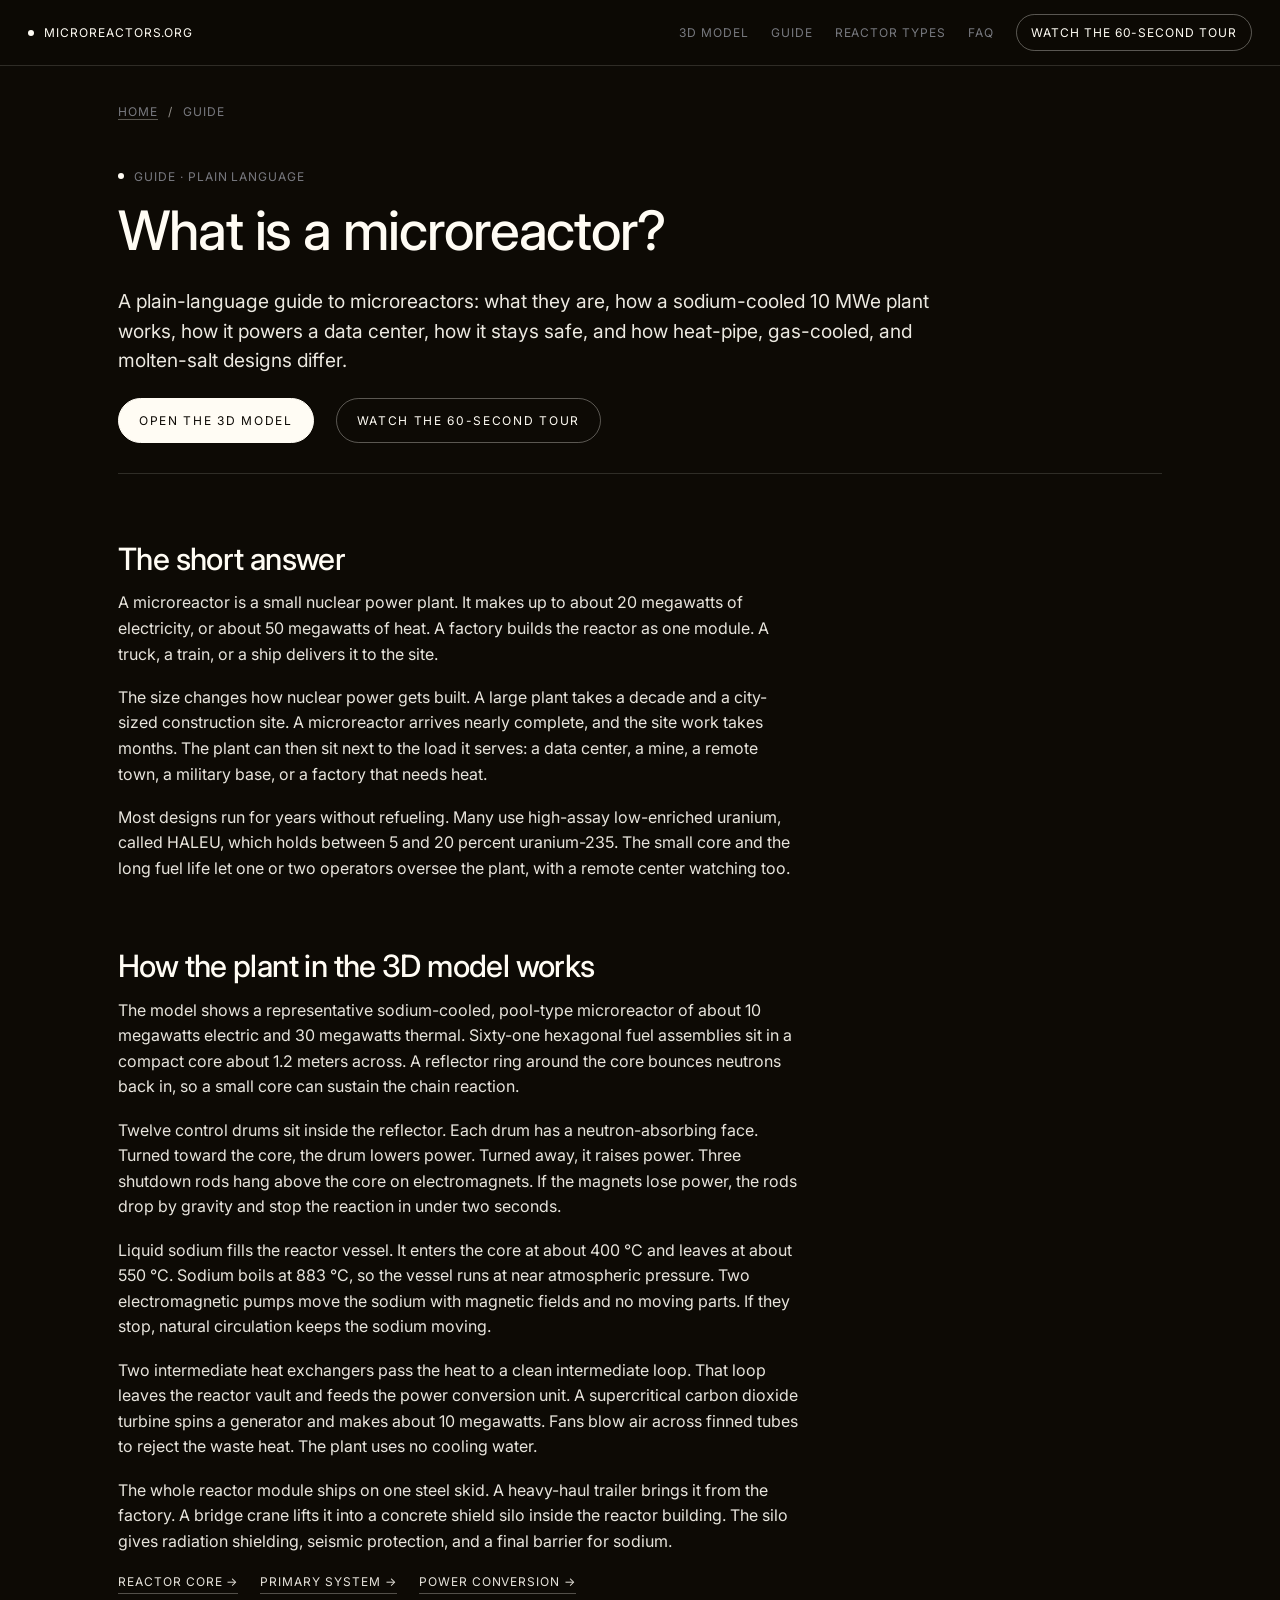
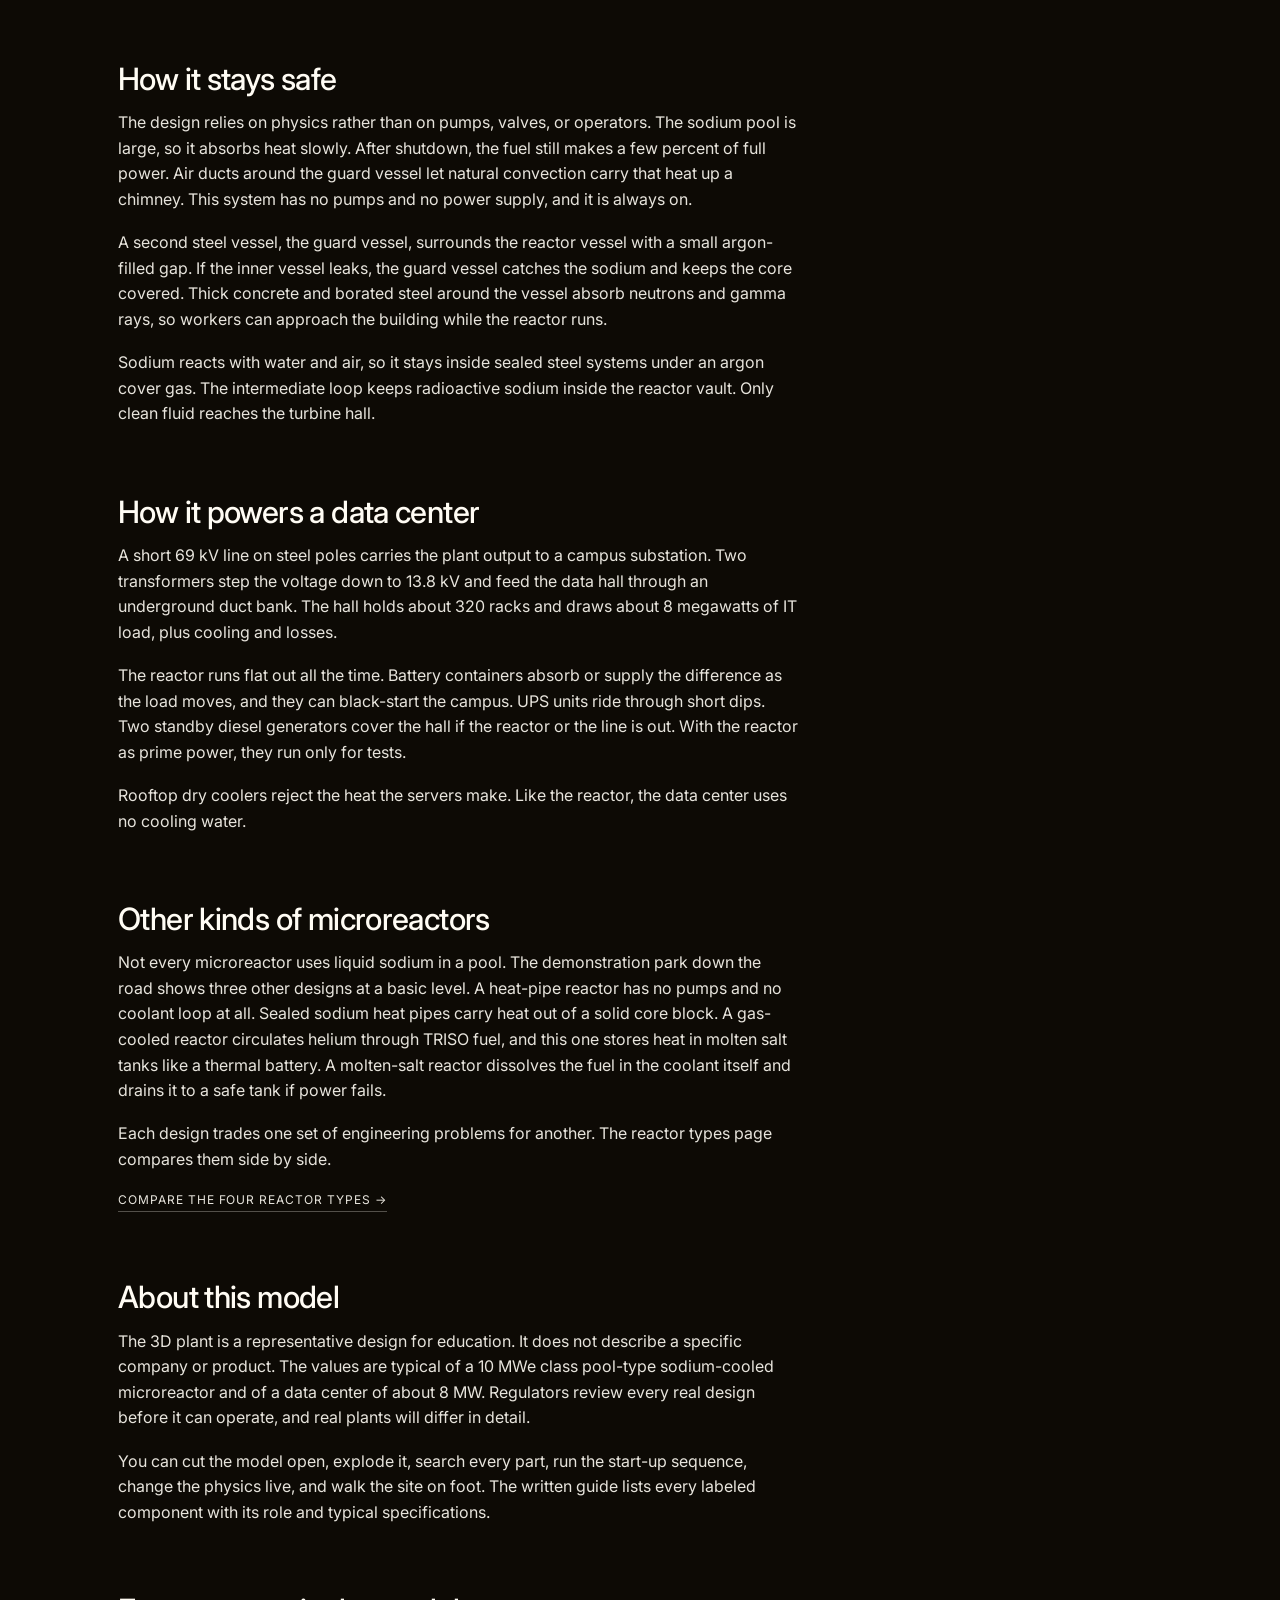
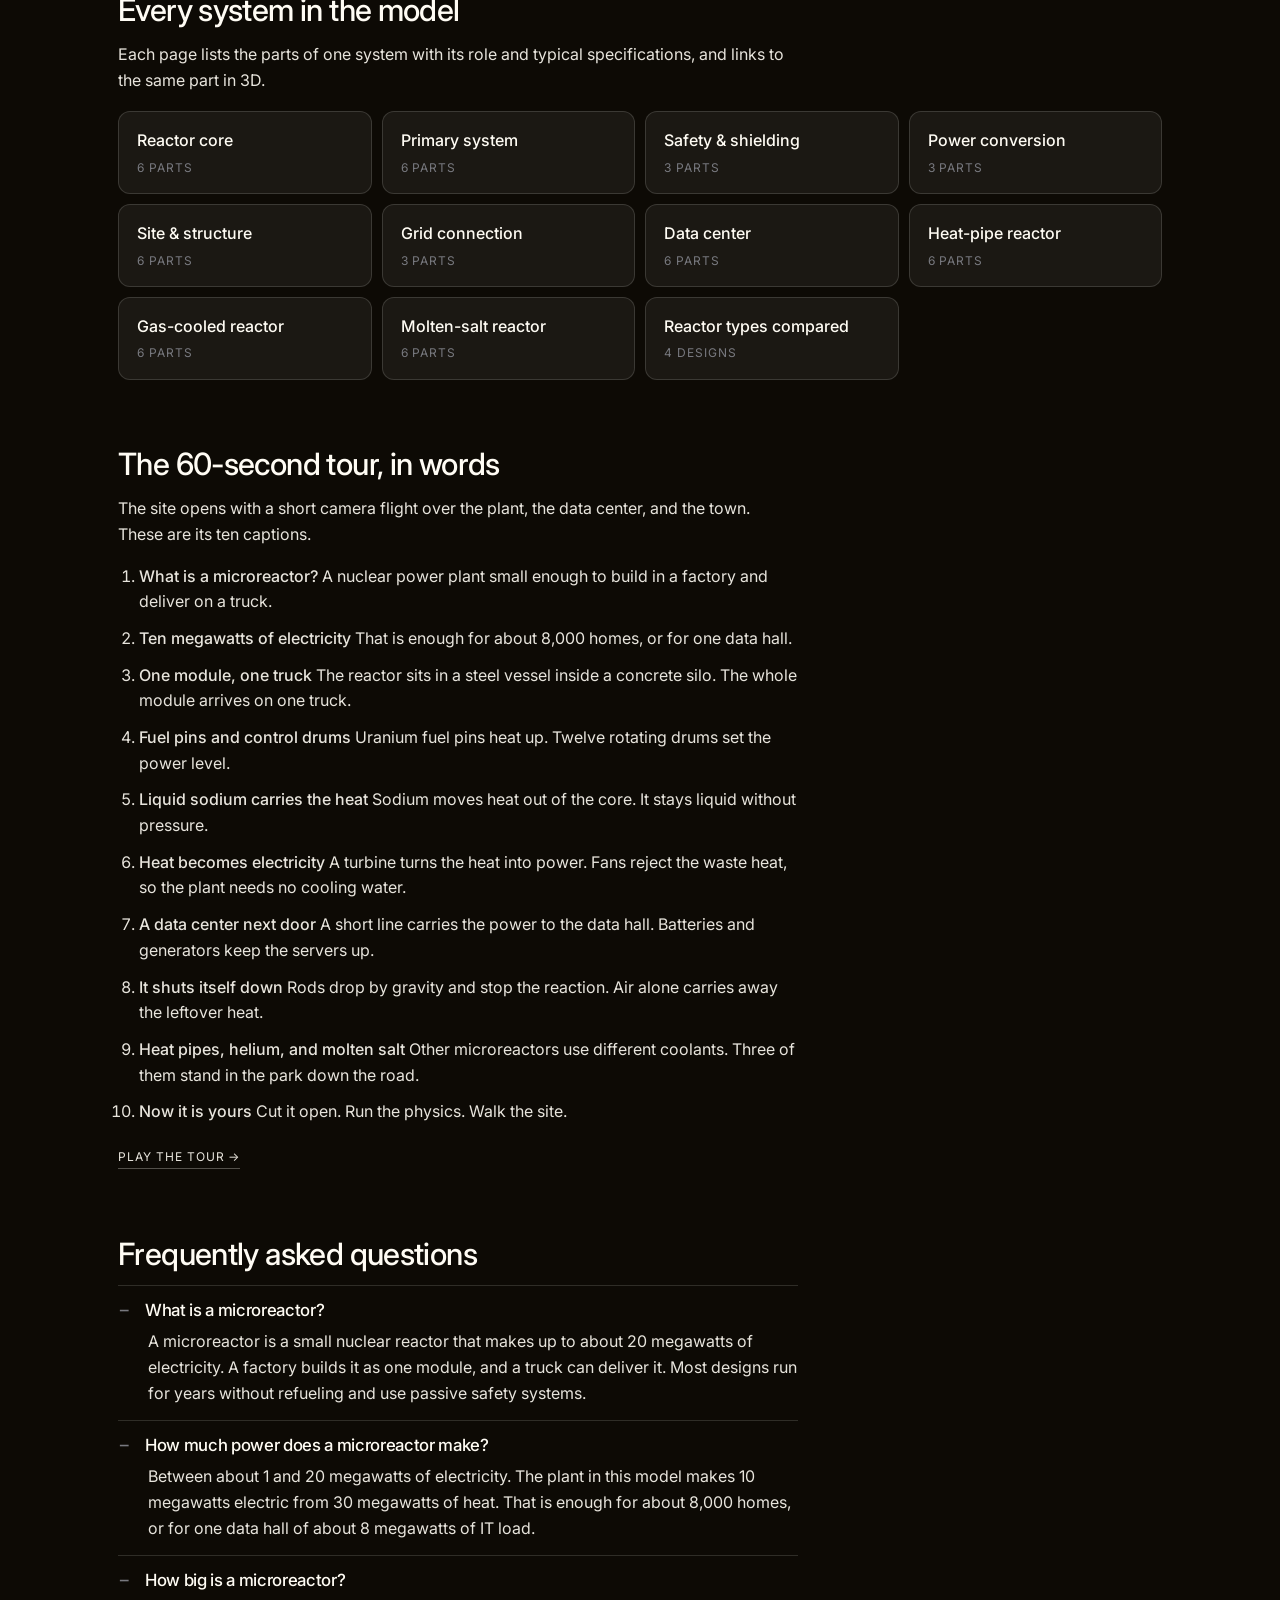
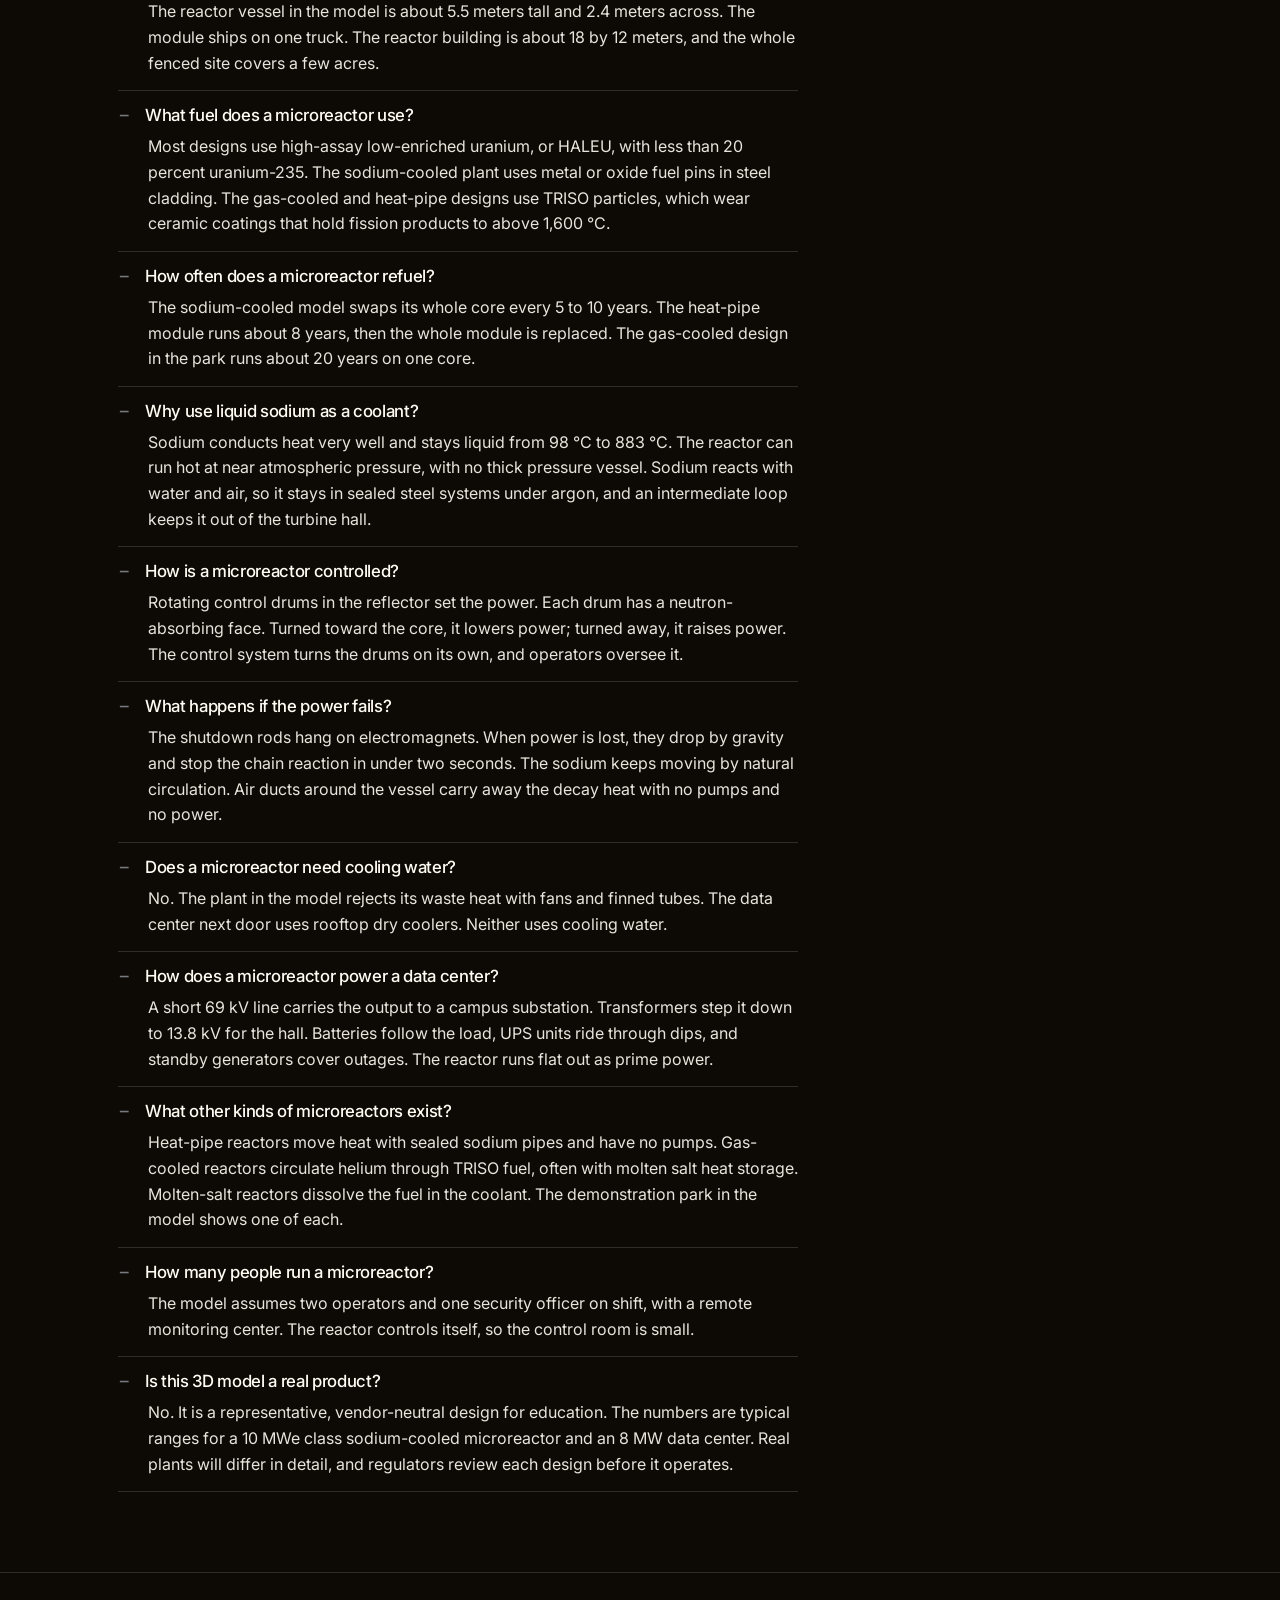
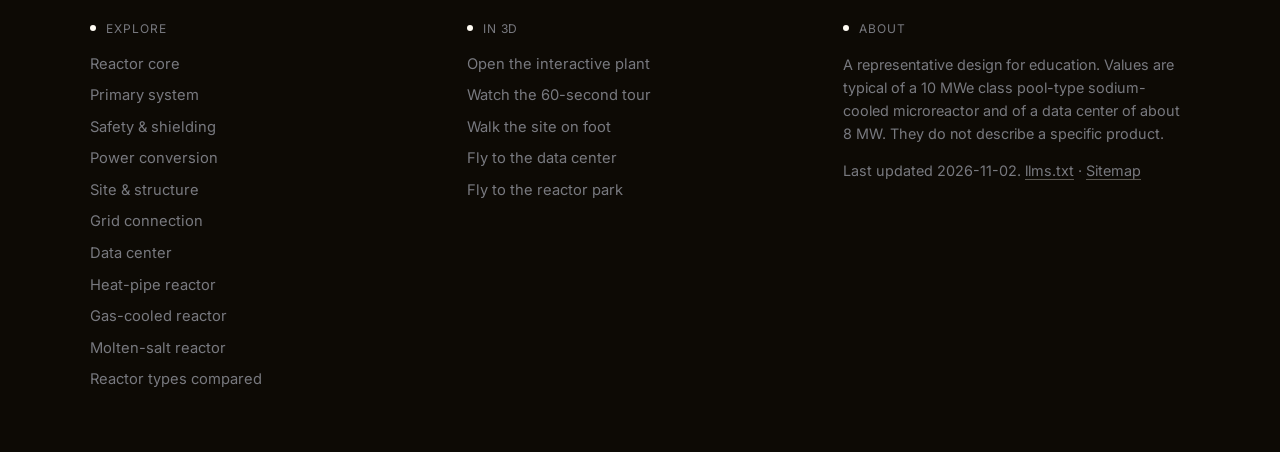
==== guide/index.html @ 8f90ae1a "60-second intro tour and a static, crawlable guide for search and AI Tour - cine.js: shot-list camer" ====
<!doctype html>
<html lang="en">
<head>
<meta charset="utf-8">
<meta name="viewport" content="width=device-width, initial-scale=1">
<title>What is a microreactor? | Microreactors.org</title>
<meta name="description" content="A plain-language guide to microreactors: what they are, how a sodium-cooled 10 MWe plant works, how it powers a data center, how it stays safe, and how heat-pipe, gas-cooled, and molten-salt designs differ.">
<link rel="canonical" href="https://microreactors.org/guide/">
<meta name="robots" content="index, follow, max-image-preview:large, max-snippet:-1">
<meta name="theme-color" content="#0d0a05">
<meta property="og:type" content="article">
<meta property="og:site_name" content="Microreactors.org">
<meta property="og:title" content="What is a microreactor? A plain-language guide">
<meta property="og:description" content="A plain-language guide to microreactors: what they are, how a sodium-cooled 10 MWe plant works, how it powers a data center, how it stays safe, and how heat-pipe, gas-cooled, and molten-salt designs differ.">
<meta property="og:url" content="https://microreactors.org/guide/">
<meta property="og:image" content="https://microreactors.org/og.png">
<meta property="og:image:width" content="1200"><meta property="og:image:height" content="630">
<meta name="twitter:card" content="summary_large_image">
<meta name="twitter:title" content="What is a microreactor? A plain-language guide">
<meta name="twitter:description" content="A plain-language guide to microreactors: what they are, how a sodium-cooled 10 MWe plant works, how it powers a data center, how it stays safe, and how heat-pipe, gas-cooled, and molten-salt designs differ.">
<meta name="twitter:image" content="https://microreactors.org/og.png">
<link rel="icon" href="/favicon.svg" type="image/svg+xml">
<link rel="apple-touch-icon" href="/icon-192.png">
<link rel="manifest" href="/site.webmanifest">
<link rel="preconnect" href="https://fonts.googleapis.com"><link rel="preconnect" href="https://fonts.gstatic.com" crossorigin>
<link href="https://fonts.googleapis.com/css2?family=Inter:wght@400;500;600&display=swap" rel="stylesheet">
<link rel="stylesheet" href="/guide.css">
<script type="application/ld+json">{"@context":"https://schema.org","@type":"TechArticle","headline":"What is a microreactor?","description":"A plain-language guide to microreactors: what they are, how a sodium-cooled 10 MWe plant works, how it powers a data center, how it stays safe, and how heat-pipe, gas-cooled, and molten-salt designs differ.","url":"https://microreactors.org/guide/","inLanguage":"en","dateModified":"2026-11-02","datePublished":"2026-11-01","author":{"@type":"Organization","name":"Microreactors.org","url":"https://microreactors.org/","logo":{"@type":"ImageObject","url":"https://microreactors.org/icon-512.png"}},"publisher":{"@type":"Organization","name":"Microreactors.org","url":"https://microreactors.org/","logo":{"@type":"ImageObject","url":"https://microreactors.org/icon-512.png"}},"image":"https://microreactors.org/og.png","isAccessibleForFree":true,"mainEntityOfPage":"https://microreactors.org/guide/","about":[{"@type":"Thing","name":"Microreactor"},{"@type":"Thing","name":"Sodium-cooled fast reactor"},{"@type":"Thing","name":"Nuclear power for data centers"},{"@type":"Thing","name":"Passive nuclear safety"}]}</script>
<script type="application/ld+json">{"@context":"https://schema.org","@type":"FAQPage","mainEntity":[{"@type":"Question","name":"What is a microreactor?","acceptedAnswer":{"@type":"Answer","text":"A microreactor is a small nuclear reactor that makes up to about 20 megawatts of electricity. A factory builds it as one module, and a truck can deliver it. Most designs run for years without refueling and use passive safety systems."}},{"@type":"Question","name":"How much power does a microreactor make?","acceptedAnswer":{"@type":"Answer","text":"Between about 1 and 20 megawatts of electricity. The plant in this model makes 10 megawatts electric from 30 megawatts of heat. That is enough for about 8,000 homes, or for one data hall of about 8 megawatts of IT load."}},{"@type":"Question","name":"How big is a microreactor?","acceptedAnswer":{"@type":"Answer","text":"The reactor vessel in the model is about 5.5 meters tall and 2.4 meters across. The module ships on one truck. The reactor building is about 18 by 12 meters, and the whole fenced site covers a few acres."}},{"@type":"Question","name":"What fuel does a microreactor use?","acceptedAnswer":{"@type":"Answer","text":"Most designs use high-assay low-enriched uranium, or HALEU, with less than 20 percent uranium-235. The sodium-cooled plant uses metal or oxide fuel pins in steel cladding. The gas-cooled and heat-pipe designs use TRISO particles, which wear ceramic coatings that hold fission products to above 1,600 °C."}},{"@type":"Question","name":"How often does a microreactor refuel?","acceptedAnswer":{"@type":"Answer","text":"The sodium-cooled model swaps its whole core every 5 to 10 years. The heat-pipe module runs about 8 years, then the whole module is replaced. The gas-cooled design in the park runs about 20 years on one core."}},{"@type":"Question","name":"Why use liquid sodium as a coolant?","acceptedAnswer":{"@type":"Answer","text":"Sodium conducts heat very well and stays liquid from 98 °C to 883 °C. The reactor can run hot at near atmospheric pressure, with no thick pressure vessel. Sodium reacts with water and air, so it stays in sealed steel systems under argon, and an intermediate loop keeps it out of the turbine hall."}},{"@type":"Question","name":"How is a microreactor controlled?","acceptedAnswer":{"@type":"Answer","text":"Rotating control drums in the reflector set the power. Each drum has a neutron-absorbing face. Turned toward the core, it lowers power; turned away, it raises power. The control system turns the drums on its own, and operators oversee it."}},{"@type":"Question","name":"What happens if the power fails?","acceptedAnswer":{"@type":"Answer","text":"The shutdown rods hang on electromagnets. When power is lost, they drop by gravity and stop the chain reaction in under two seconds. The sodium keeps moving by natural circulation. Air ducts around the vessel carry away the decay heat with no pumps and no power."}},{"@type":"Question","name":"Does a microreactor need cooling water?","acceptedAnswer":{"@type":"Answer","text":"No. The plant in the model rejects its waste heat with fans and finned tubes. The data center next door uses rooftop dry coolers. Neither uses cooling water."}},{"@type":"Question","name":"How does a microreactor power a data center?","acceptedAnswer":{"@type":"Answer","text":"A short 69 kV line carries the output to a campus substation. Transformers step it down to 13.8 kV for the hall. Batteries follow the load, UPS units ride through dips, and standby generators cover outages. The reactor runs flat out as prime power."}},{"@type":"Question","name":"What other kinds of microreactors exist?","acceptedAnswer":{"@type":"Answer","text":"Heat-pipe reactors move heat with sealed sodium pipes and have no pumps. Gas-cooled reactors circulate helium through TRISO fuel, often with molten salt heat storage. Molten-salt reactors dissolve the fuel in the coolant. The demonstration park in the model shows one of each."}},{"@type":"Question","name":"How many people run a microreactor?","acceptedAnswer":{"@type":"Answer","text":"The model assumes two operators and one security officer on shift, with a remote monitoring center. The reactor controls itself, so the control room is small."}},{"@type":"Question","name":"Is this 3D model a real product?","acceptedAnswer":{"@type":"Answer","text":"No. It is a representative, vendor-neutral design for education. The numbers are typical ranges for a 10 MWe class sodium-cooled microreactor and an 8 MW data center. Real plants will differ in detail, and regulators review each design before it operates."}}]}</script>
<script type="application/ld+json">{"@context":"https://schema.org","@type":"WebSite","name":"Microreactors.org","url":"https://microreactors.org/","description":"How microreactors work, in interactive 3D","publisher":{"@type":"Organization","name":"Microreactors.org","url":"https://microreactors.org/","logo":{"@type":"ImageObject","url":"https://microreactors.org/icon-512.png"}}}</script>
<script type="application/ld+json">{"@context":"https://schema.org","@type":"BreadcrumbList","itemListElement":[{"@type":"ListItem","position":1,"name":"Home","item":"https://microreactors.org/"},{"@type":"ListItem","position":2,"name":"Guide","item":"https://microreactors.org/guide/"}]}</script>
</head>
<body>
<nav class="gnav" aria-label="Site"><a class="brand" href="/"><span class="dot"></span>microreactors.org</a><div class="links"><a href="/">3D model</a><a href="/guide/">Guide</a><a href="/guide/reactor-types/">Reactor types</a><a href="/guide/#faq">FAQ</a><a class="cta" href="/#intro">Watch the 60-second tour</a></div></nav>
<main class="gmain">
<ol class="crumbs"><li><a href="/">Home</a></li><li aria-current="page">Guide</li></ol>

<header class="hero"><div class="eyebrow"><span class="dot"></span>Guide · plain language</div><h1>What is a microreactor?</h1><p class="lead">A plain-language guide to microreactors: what they are, how a sodium-cooled 10 MWe plant works, how it powers a data center, how it stays safe, and how heat-pipe, gas-cooled, and molten-salt designs differ.</p>
<p class="actions"><a class="btn" href="/">Open the 3D model</a><a class="btn ghost" href="/#intro">Watch the 60-second tour</a></p></header>
<section class="prose" id="the-short-answer"><h2>The short answer</h2><p>A microreactor is a small nuclear power plant. It makes up to about 20 megawatts of electricity, or about 50 megawatts of heat. A factory builds the reactor as one module. A truck, a train, or a ship delivers it to the site.</p><p>The size changes how nuclear power gets built. A large plant takes a decade and a city-sized construction site. A microreactor arrives nearly complete, and the site work takes months. The plant can then sit next to the load it serves: a data center, a mine, a remote town, a military base, or a factory that needs heat.</p><p>Most designs run for years without refueling. Many use high-assay low-enriched uranium, called HALEU, which holds between 5 and 20 percent uranium-235. The small core and the long fuel life let one or two operators oversee the plant, with a remote center watching too.</p></section><section class="prose" id="how-the-plant-in-the-3d-model-works"><h2>How the plant in the 3D model works</h2><p>The model shows a representative sodium-cooled, pool-type microreactor of about 10 megawatts electric and 30 megawatts thermal. Sixty-one hexagonal fuel assemblies sit in a compact core about 1.2 meters across. A reflector ring around the core bounces neutrons back in, so a small core can sustain the chain reaction.</p><p>Twelve control drums sit inside the reflector. Each drum has a neutron-absorbing face. Turned toward the core, the drum lowers power. Turned away, it raises power. Three shutdown rods hang above the core on electromagnets. If the magnets lose power, the rods drop by gravity and stop the reaction in under two seconds.</p><p>Liquid sodium fills the reactor vessel. It enters the core at about 400 °C and leaves at about 550 °C. Sodium boils at 883 °C, so the vessel runs at near atmospheric pressure. Two electromagnetic pumps move the sodium with magnetic fields and no moving parts. If they stop, natural circulation keeps the sodium moving.</p><p>Two intermediate heat exchangers pass the heat to a clean intermediate loop. That loop leaves the reactor vault and feeds the power conversion unit. A supercritical carbon dioxide turbine spins a generator and makes about 10 megawatts. Fans blow air across finned tubes to reject the waste heat. The plant uses no cooling water.</p><p>The whole reactor module ships on one steel skid. A heavy-haul trailer brings it from the factory. A bridge crane lifts it into a concrete shield silo inside the reactor building. The silo gives radiation shielding, seismic protection, and a final barrier for sodium.</p><p class="actions"><a class="tlink" href="/guide/reactor-core/">Reactor core →</a><a class="tlink" href="/guide/sodium-primary-system/">Primary system →</a><a class="tlink" href="/guide/power-conversion/">Power conversion →</a></p></section><section class="prose" id="how-it-stays-safe"><h2>How it stays safe</h2><p>The design relies on physics rather than on pumps, valves, or operators. The sodium pool is large, so it absorbs heat slowly. After shutdown, the fuel still makes a few percent of full power. Air ducts around the guard vessel let natural convection carry that heat up a chimney. This system has no pumps and no power supply, and it is always on.</p><p>A second steel vessel, the guard vessel, surrounds the reactor vessel with a small argon-filled gap. If the inner vessel leaks, the guard vessel catches the sodium and keeps the core covered. Thick concrete and borated steel around the vessel absorb neutrons and gamma rays, so workers can approach the building while the reactor runs.</p><p>Sodium reacts with water and air, so it stays inside sealed steel systems under an argon cover gas. The intermediate loop keeps radioactive sodium inside the reactor vault. Only clean fluid reaches the turbine hall.</p></section><section class="prose" id="how-it-powers-a-data-center"><h2>How it powers a data center</h2><p>A short 69 kV line on steel poles carries the plant output to a campus substation. Two transformers step the voltage down to 13.8 kV and feed the data hall through an underground duct bank. The hall holds about 320 racks and draws about 8 megawatts of IT load, plus cooling and losses.</p><p>The reactor runs flat out all the time. Battery containers absorb or supply the difference as the load moves, and they can black-start the campus. UPS units ride through short dips. Two standby diesel generators cover the hall if the reactor or the line is out. With the reactor as prime power, they run only for tests.</p><p>Rooftop dry coolers reject the heat the servers make. Like the reactor, the data center uses no cooling water.</p></section><section class="prose" id="other-kinds-of-microreactors"><h2>Other kinds of microreactors</h2><p>Not every microreactor uses liquid sodium in a pool. The demonstration park down the road shows three other designs at a basic level. A heat-pipe reactor has no pumps and no coolant loop at all. Sealed sodium heat pipes carry heat out of a solid core block. A gas-cooled reactor circulates helium through TRISO fuel, and this one stores heat in molten salt tanks like a thermal battery. A molten-salt reactor dissolves the fuel in the coolant itself and drains it to a safe tank if power fails.</p><p>Each design trades one set of engineering problems for another. The reactor types page compares them side by side.</p><p class="actions"><a class="tlink" href="/guide/reactor-types/">Compare the four reactor types →</a></p></section><section class="prose" id="about-this-model"><h2>About this model</h2><p>The 3D plant is a representative design for education. It does not describe a specific company or product. The values are typical of a 10 MWe class pool-type sodium-cooled microreactor and of a data center of about 8 MW. Regulators review every real design before it can operate, and real plants will differ in detail.</p><p>You can cut the model open, explode it, search every part, run the start-up sequence, change the physics live, and walk the site on foot. The written guide lists every labeled component with its role and typical specifications.</p></section>
<section class="toc" id="systems"><h2>Every system in the model</h2><p>Each page lists the parts of one system with its role and typical specifications, and links to the same part in 3D.</p><ul class="tocList"><li><a href="/guide/reactor-core/"><b>Reactor core</b><span>6 parts</span></a></li><li><a href="/guide/sodium-primary-system/"><b>Primary system</b><span>6 parts</span></a></li><li><a href="/guide/safety-and-shielding/"><b>Safety &amp; shielding</b><span>3 parts</span></a></li><li><a href="/guide/power-conversion/"><b>Power conversion</b><span>3 parts</span></a></li><li><a href="/guide/site-and-buildings/"><b>Site &amp; structure</b><span>6 parts</span></a></li><li><a href="/guide/grid-connection/"><b>Grid connection</b><span>3 parts</span></a></li><li><a href="/guide/data-center/"><b>Data center</b><span>6 parts</span></a></li><li><a href="/guide/heat-pipe-microreactor/"><b>Heat-pipe reactor</b><span>6 parts</span></a></li><li><a href="/guide/gas-cooled-microreactor/"><b>Gas-cooled reactor</b><span>6 parts</span></a></li><li><a href="/guide/molten-salt-microreactor/"><b>Molten-salt reactor</b><span>6 parts</span></a></li><li><a href="/guide/reactor-types/"><b>Reactor types compared</b><span>4 designs</span></a></li></ul></section>
<section class="script" id="tour"><h2>The 60-second tour, in words</h2><p>The site opens with a short camera flight over the plant, the data center, and the town. These are its ten captions.</p><ol><li><b>What is a microreactor?</b> A nuclear power plant small enough to build in a factory and deliver on a truck.</li><li><b>Ten megawatts of electricity</b> That is enough for about 8,000 homes, or for one data hall.</li><li><b>One module, one truck</b> The reactor sits in a steel vessel inside a concrete silo. The whole module arrives on one truck.</li><li><b>Fuel pins and control drums</b> Uranium fuel pins heat up. Twelve rotating drums set the power level.</li><li><b>Liquid sodium carries the heat</b> Sodium moves heat out of the core. It stays liquid without pressure.</li><li><b>Heat becomes electricity</b> A turbine turns the heat into power. Fans reject the waste heat, so the plant needs no cooling water.</li><li><b>A data center next door</b> A short line carries the power to the data hall. Batteries and generators keep the servers up.</li><li><b>It shuts itself down</b> Rods drop by gravity and stop the reaction. Air alone carries away the leftover heat.</li><li><b>Heat pipes, helium, and molten salt</b> Other microreactors use different coolants. Three of them stand in the park down the road.</li><li><b>Now it is yours</b> Cut it open. Run the physics. Walk the site.</li></ol><p class="actions"><a class="tlink" href="/#intro">Play the tour →</a></p></section>
<section class="faq" id="faq"><h2>Frequently asked questions</h2><details open><summary><h3>What is a microreactor?</h3></summary><p>A microreactor is a small nuclear reactor that makes up to about 20 megawatts of electricity. A factory builds it as one module, and a truck can deliver it. Most designs run for years without refueling and use passive safety systems.</p></details><details open><summary><h3>How much power does a microreactor make?</h3></summary><p>Between about 1 and 20 megawatts of electricity. The plant in this model makes 10 megawatts electric from 30 megawatts of heat. That is enough for about 8,000 homes, or for one data hall of about 8 megawatts of IT load.</p></details><details open><summary><h3>How big is a microreactor?</h3></summary><p>The reactor vessel in the model is about 5.5 meters tall and 2.4 meters across. The module ships on one truck. The reactor building is about 18 by 12 meters, and the whole fenced site covers a few acres.</p></details><details open><summary><h3>What fuel does a microreactor use?</h3></summary><p>Most designs use high-assay low-enriched uranium, or HALEU, with less than 20 percent uranium-235. The sodium-cooled plant uses metal or oxide fuel pins in steel cladding. The gas-cooled and heat-pipe designs use TRISO particles, which wear ceramic coatings that hold fission products to above 1,600 °C.</p></details><details open><summary><h3>How often does a microreactor refuel?</h3></summary><p>The sodium-cooled model swaps its whole core every 5 to 10 years. The heat-pipe module runs about 8 years, then the whole module is replaced. The gas-cooled design in the park runs about 20 years on one core.</p></details><details open><summary><h3>Why use liquid sodium as a coolant?</h3></summary><p>Sodium conducts heat very well and stays liquid from 98 °C to 883 °C. The reactor can run hot at near atmospheric pressure, with no thick pressure vessel. Sodium reacts with water and air, so it stays in sealed steel systems under argon, and an intermediate loop keeps it out of the turbine hall.</p></details><details open><summary><h3>How is a microreactor controlled?</h3></summary><p>Rotating control drums in the reflector set the power. Each drum has a neutron-absorbing face. Turned toward the core, it lowers power; turned away, it raises power. The control system turns the drums on its own, and operators oversee it.</p></details><details open><summary><h3>What happens if the power fails?</h3></summary><p>The shutdown rods hang on electromagnets. When power is lost, they drop by gravity and stop the chain reaction in under two seconds. The sodium keeps moving by natural circulation. Air ducts around the vessel carry away the decay heat with no pumps and no power.</p></details><details open><summary><h3>Does a microreactor need cooling water?</h3></summary><p>No. The plant in the model rejects its waste heat with fans and finned tubes. The data center next door uses rooftop dry coolers. Neither uses cooling water.</p></details><details open><summary><h3>How does a microreactor power a data center?</h3></summary><p>A short 69 kV line carries the output to a campus substation. Transformers step it down to 13.8 kV for the hall. Batteries follow the load, UPS units ride through dips, and standby generators cover outages. The reactor runs flat out as prime power.</p></details><details open><summary><h3>What other kinds of microreactors exist?</h3></summary><p>Heat-pipe reactors move heat with sealed sodium pipes and have no pumps. Gas-cooled reactors circulate helium through TRISO fuel, often with molten salt heat storage. Molten-salt reactors dissolve the fuel in the coolant. The demonstration park in the model shows one of each.</p></details><details open><summary><h3>How many people run a microreactor?</h3></summary><p>The model assumes two operators and one security officer on shift, with a remote monitoring center. The reactor controls itself, so the control room is small.</p></details><details open><summary><h3>Is this 3D model a real product?</h3></summary><p>No. It is a representative, vendor-neutral design for education. The numbers are typical ranges for a 10 MWe class sodium-cooled microreactor and an 8 MW data center. Real plants will differ in detail, and regulators review each design before it operates.</p></details></section>
</main>
<footer class="gfoot"><div class="fgrid"><div><div class="eyebrow"><span class="dot"></span>Explore</div><ul><li><a href="/guide/reactor-core/">Reactor core</a></li><li><a href="/guide/sodium-primary-system/">Primary system</a></li><li><a href="/guide/safety-and-shielding/">Safety &amp; shielding</a></li><li><a href="/guide/power-conversion/">Power conversion</a></li><li><a href="/guide/site-and-buildings/">Site &amp; structure</a></li><li><a href="/guide/grid-connection/">Grid connection</a></li><li><a href="/guide/data-center/">Data center</a></li><li><a href="/guide/heat-pipe-microreactor/">Heat-pipe reactor</a></li><li><a href="/guide/gas-cooled-microreactor/">Gas-cooled reactor</a></li><li><a href="/guide/molten-salt-microreactor/">Molten-salt reactor</a></li><li><a href="/guide/reactor-types/">Reactor types compared</a></li></ul></div><div><div class="eyebrow"><span class="dot"></span>In 3D</div><ul><li><a href="/">Open the interactive plant</a></li><li><a href="/#intro">Watch the 60-second tour</a></li><li><a href="/#walk">Walk the site on foot</a></li><li><a href="/#view-datacenter">Fly to the data center</a></li><li><a href="/#view-park">Fly to the reactor park</a></li></ul></div><div><div class="eyebrow"><span class="dot"></span>About</div><p>A representative design for education. Values are typical of a 10 MWe class pool-type sodium-cooled microreactor and of a data center of about 8 MW. They do not describe a specific product.</p><p>Last updated 2026-11-02. <a href="/llms.txt">llms.txt</a> · <a href="/sitemap.xml">Sitemap</a></p></div></div></footer>
</body>
</html>
---- guide.css ----
/* Static guide pages: the same tokens as the 3D app, laid out for reading. */
:root {
  --black: #0d0a05; --white: #fffcf4; --grey: #78797f;
  --bg: var(--black); --fg: var(--white); --fg-2: var(--grey); --fg-3: rgba(255,252,244,.55);
  --line: rgba(255,252,244,.14); --line-strong: rgba(255,252,244,.32); --surface: rgba(255,252,244,.06); --surface-2: rgba(255,252,244,.1);
  --font: 'Aspekta', 'Inter', system-ui, -apple-system, 'Helvetica Neue', Arial, sans-serif;
  --fs-label: 0.75rem; --track-label: 0.08em; --radius: 12px; --ease: cubic-bezier(.22,.61,.36,1);
  --measure: 68ch;
}
* { box-sizing: border-box; }
html { background: var(--bg); color: var(--fg); font: 400 1rem/1.6 var(--font); -webkit-text-size-adjust: 100%; scroll-behavior: smooth; }
body { margin: 0; min-height: 100vh; background: radial-gradient(1200px 600px at 70% -10%, rgba(255,176,103,.08), transparent 60%), var(--bg); }
a { color: inherit; text-decoration: none; }
p a, li a { border-bottom: 1px solid var(--line-strong); }
p a:hover, li a:hover { border-color: var(--fg); }
h1, h2, h3 { font-weight: 500; letter-spacing: -0.02em; line-height: 1.08; margin: 0 0 .5em; }
h1 { font-size: clamp(2rem, 4.6vw, 3.4rem); }
h2 { font-size: clamp(1.45rem, 2.4vw, 2rem); margin-top: 2.2em; }
h3 { font-size: 1.15rem; }
.eyebrow { display: inline-flex; align-items: center; gap: 10px; font-size: var(--fs-label); letter-spacing: var(--track-label); text-transform: uppercase; color: var(--fg-2); }
.dot { width: 6px; height: 6px; border-radius: 50%; background: var(--fg); display: inline-block; }

/* nav */
.gnav { position: sticky; top: 0; z-index: 5; display: flex; align-items: center; justify-content: space-between; gap: 18px; padding: 14px 28px; background: rgba(13,10,5,.82); backdrop-filter: blur(10px); -webkit-backdrop-filter: blur(10px); border-bottom: 1px solid var(--line); }
.gnav .brand { display: inline-flex; align-items: center; gap: 10px; font-size: var(--fs-label); letter-spacing: var(--track-label); text-transform: uppercase; }
.gnav .links { display: flex; gap: 22px; align-items: center; font-size: var(--fs-label); letter-spacing: var(--track-label); text-transform: uppercase; color: var(--fg-2); flex-wrap: wrap; justify-content: flex-end; }
.gnav .links a:hover { color: var(--fg); }
.gnav .cta { color: var(--fg); border: 1px solid var(--line-strong); border-radius: 999px; padding: 8px 14px; }
.gnav .cta:hover { background: var(--fg); color: var(--bg); }

/* layout */
.gmain { max-width: 1100px; margin: 0 auto; padding: 36px 28px 80px; }
.crumbs { list-style: none; display: flex; gap: 10px; padding: 0; margin: 0 0 30px; font-size: var(--fs-label); letter-spacing: var(--track-label); text-transform: uppercase; color: var(--fg-2); flex-wrap: wrap; }
.crumbs li + li::before { content: "/"; margin-right: 10px; color: var(--fg-3); }
.crumbs a:hover { color: var(--fg); }
.hero { padding: 10px 0 30px; border-bottom: 1px solid var(--line); margin-bottom: 10px; }
.hero h1 { margin-top: 14px; max-width: 22ch; }
.lead { font-size: clamp(1.05rem, 1.5vw, 1.25rem); line-height: 1.55; max-width: var(--measure); color: var(--fg); opacity: .92; }
.actions { display: flex; gap: 14px 22px; flex-wrap: wrap; align-items: center; margin: 22px 0 0; }
.btn { display: inline-flex; align-items: center; gap: 10px; padding: 12px 20px; border: 1px solid var(--fg); border-radius: 999px; font-size: var(--fs-label); letter-spacing: .14em; text-transform: uppercase; background: var(--fg); color: var(--bg); transition: background .25s, color .25s; }
.btn:hover { background: transparent; color: var(--fg); }
.btn.ghost { background: transparent; color: var(--fg); border-color: var(--line-strong); }
.btn.ghost:hover { border-color: var(--fg); }
.tlink { font-size: var(--fs-label); letter-spacing: var(--track-label); text-transform: uppercase; color: var(--fg); border-bottom: 1px solid var(--line-strong); padding-bottom: 2px; }
.tlink:hover { border-color: var(--fg); }
.prose { max-width: var(--measure); }
.prose p { margin: 0 0 1.1em; color: var(--fg); opacity: .9; }
.inpage ul { list-style: none; display: flex; flex-wrap: wrap; gap: 8px 10px; padding: 0; margin: 26px 0 0; }
.inpage a { display: inline-block; padding: 7px 12px; border: 1px solid var(--line); border-radius: 999px; font-size: .82rem; color: var(--fg-2); }
.inpage a:hover { border-color: var(--line-strong); color: var(--fg); }

/* parts */
.part { padding: 34px 0 30px; border-bottom: 1px solid var(--line); scroll-margin-top: 90px; }
.part h2 { margin-top: 0; }
.part > p { max-width: var(--measure); opacity: .9; }
.specs { border-collapse: collapse; margin: 18px 0 6px; width: 100%; max-width: 640px; font-size: .95rem; }
.specs th, .specs td { text-align: left; padding: 10px 14px 10px 0; border-bottom: 1px solid var(--line); vertical-align: top; }
.specs th { color: var(--fg-2); font-weight: 400; width: 38%; }

/* toc */
.tocList { list-style: none; padding: 0; margin: 18px 0 0; display: grid; grid-template-columns: repeat(auto-fill, minmax(230px, 1fr)); gap: 10px; }
.tocList a { display: flex; flex-direction: column; gap: 4px; padding: 16px 18px; border: 1px solid var(--line); border-radius: var(--radius); background: var(--surface); transition: border-color .2s, background .2s; }
.tocList a:hover { border-color: var(--line-strong); background: var(--surface-2); }
.tocList b { font-weight: 500; }
.tocList span { font-size: var(--fs-label); letter-spacing: var(--track-label); text-transform: uppercase; color: var(--fg-2); }
.toc p, .script p, .next p { max-width: var(--measure); opacity: .9; }

/* tour script */
.script ol { padding-left: 1.3em; max-width: var(--measure); }
.script li { margin: 0 0 .7em; opacity: .9; }
.script b { font-weight: 500; }

/* faq */
.faq details { border-top: 1px solid var(--line); padding: 14px 0; max-width: var(--measure); }
.faq details:last-of-type { border-bottom: 1px solid var(--line); }
.faq summary { cursor: pointer; list-style: none; display: flex; align-items: baseline; gap: 14px; }
.faq summary::-webkit-details-marker { display: none; }
.faq summary::before { content: "+"; color: var(--fg-2); font-size: 1.2rem; line-height: 1; flex: 0 0 auto; }
.faq details[open] summary::before { content: "−"; }
.faq summary h3 { margin: 0; font-size: 1.05rem; font-weight: 500; }
.faq details p { margin: 10px 0 0 30px; opacity: .9; }

/* comparison table */
.tableWrap { overflow-x: auto; margin: 30px 0 10px; border: 1px solid var(--line); border-radius: var(--radius); }
.compare { border-collapse: collapse; width: 100%; min-width: 760px; font-size: .93rem; }
.compare th, .compare td { text-align: left; padding: 12px 14px; border-bottom: 1px solid var(--line); vertical-align: top; }
.compare thead th { font-size: var(--fs-label); letter-spacing: var(--track-label); text-transform: uppercase; color: var(--fg-2); font-weight: 500; background: var(--surface); }
.compare tbody th { color: var(--fg-2); font-weight: 400; white-space: nowrap; }
.compare tbody td:first-of-type { color: var(--fg); }
.compare tr:last-child th, .compare tr:last-child td { border-bottom: 0; }

/* footer */
.gfoot { border-top: 1px solid var(--line); padding: 40px 28px 60px; }
.fgrid { max-width: 1100px; margin: 0 auto; display: grid; grid-template-columns: repeat(auto-fit, minmax(220px, 1fr)); gap: 30px; }
.gfoot ul { list-style: none; padding: 0; margin: 14px 0 0; display: grid; gap: 8px; font-size: .92rem; }
.gfoot li a { border: 0; color: var(--fg-2); }
.gfoot li a:hover { color: var(--fg); }
.gfoot p { margin: 14px 0 0; font-size: .9rem; color: var(--fg-2); max-width: 40ch; }
.gfoot p a { color: var(--fg-2); }

@media (max-width: 720px) {
  .gnav { padding: 12px 16px; }
  .gnav .links { gap: 12px; }
  .gnav .cta { display: none; }
  .gmain { padding: 24px 16px 60px; }
  .gfoot { padding: 30px 16px 40px; }
}
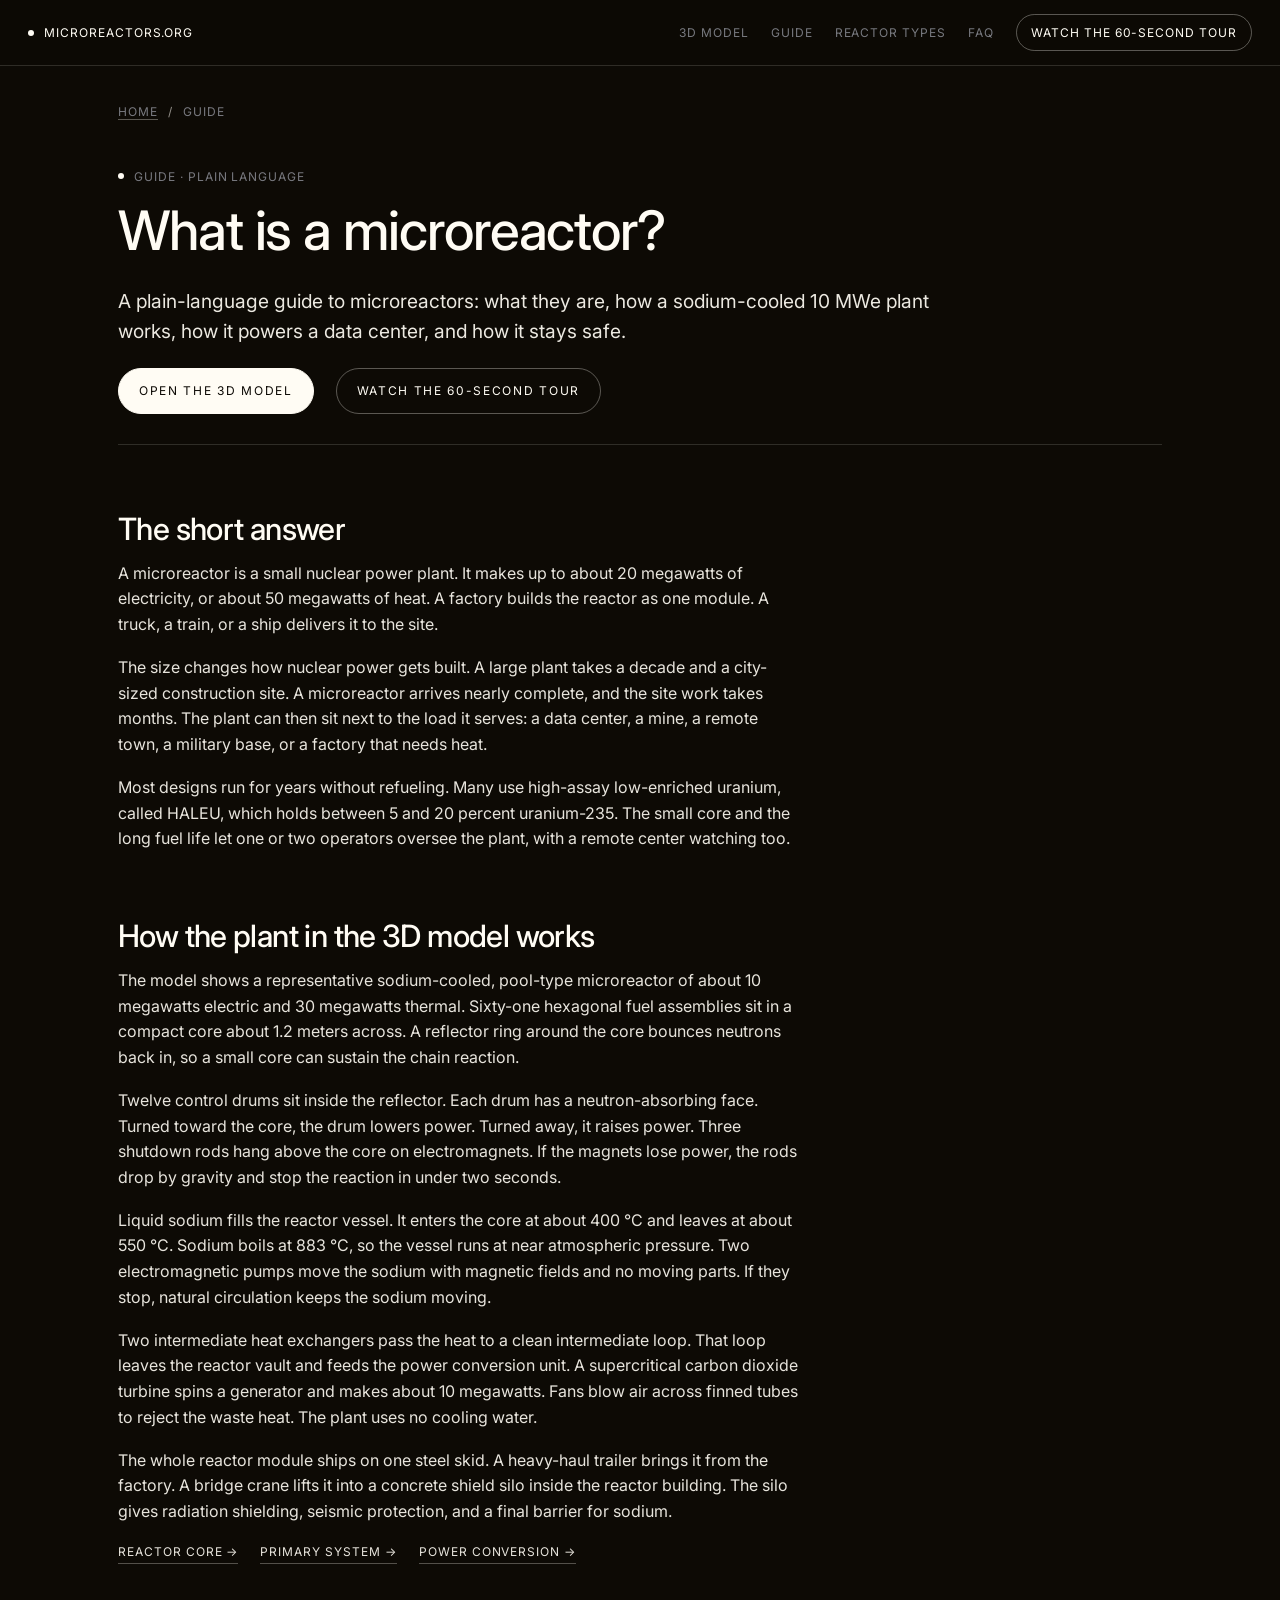
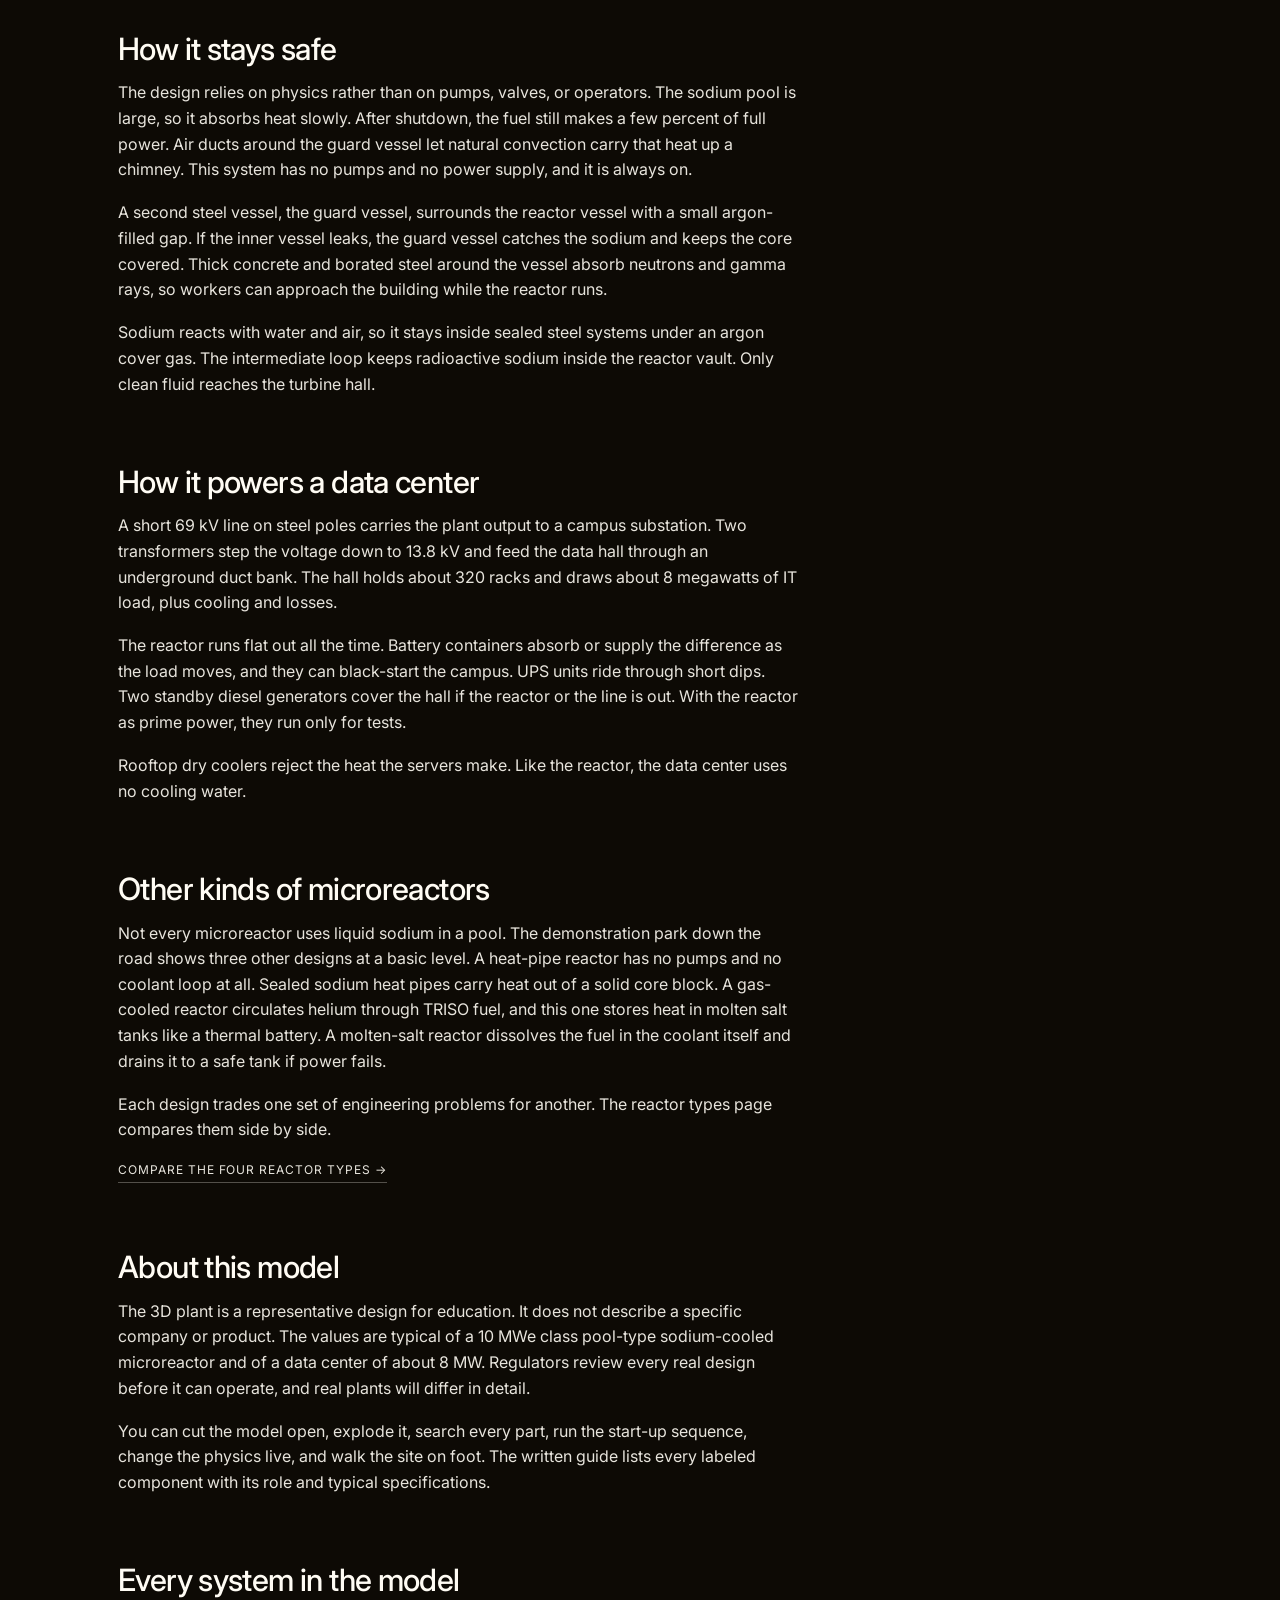
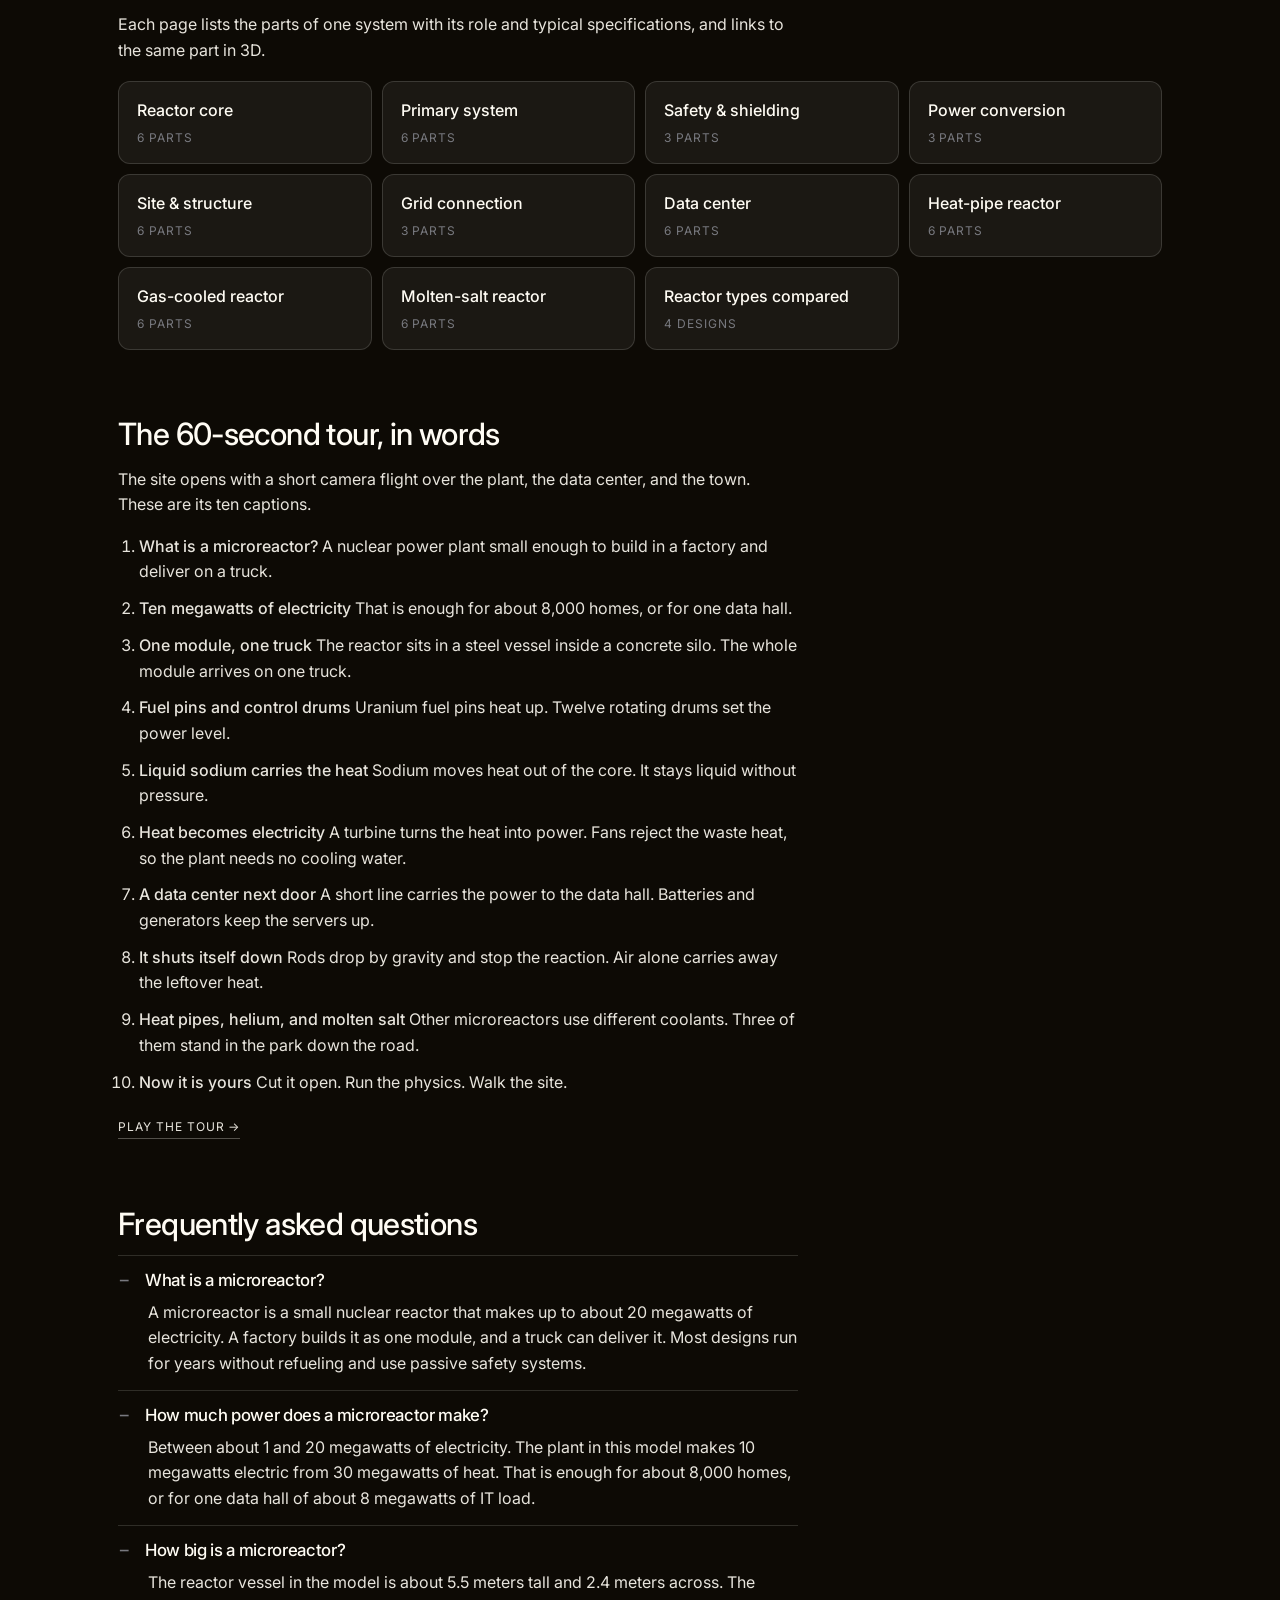
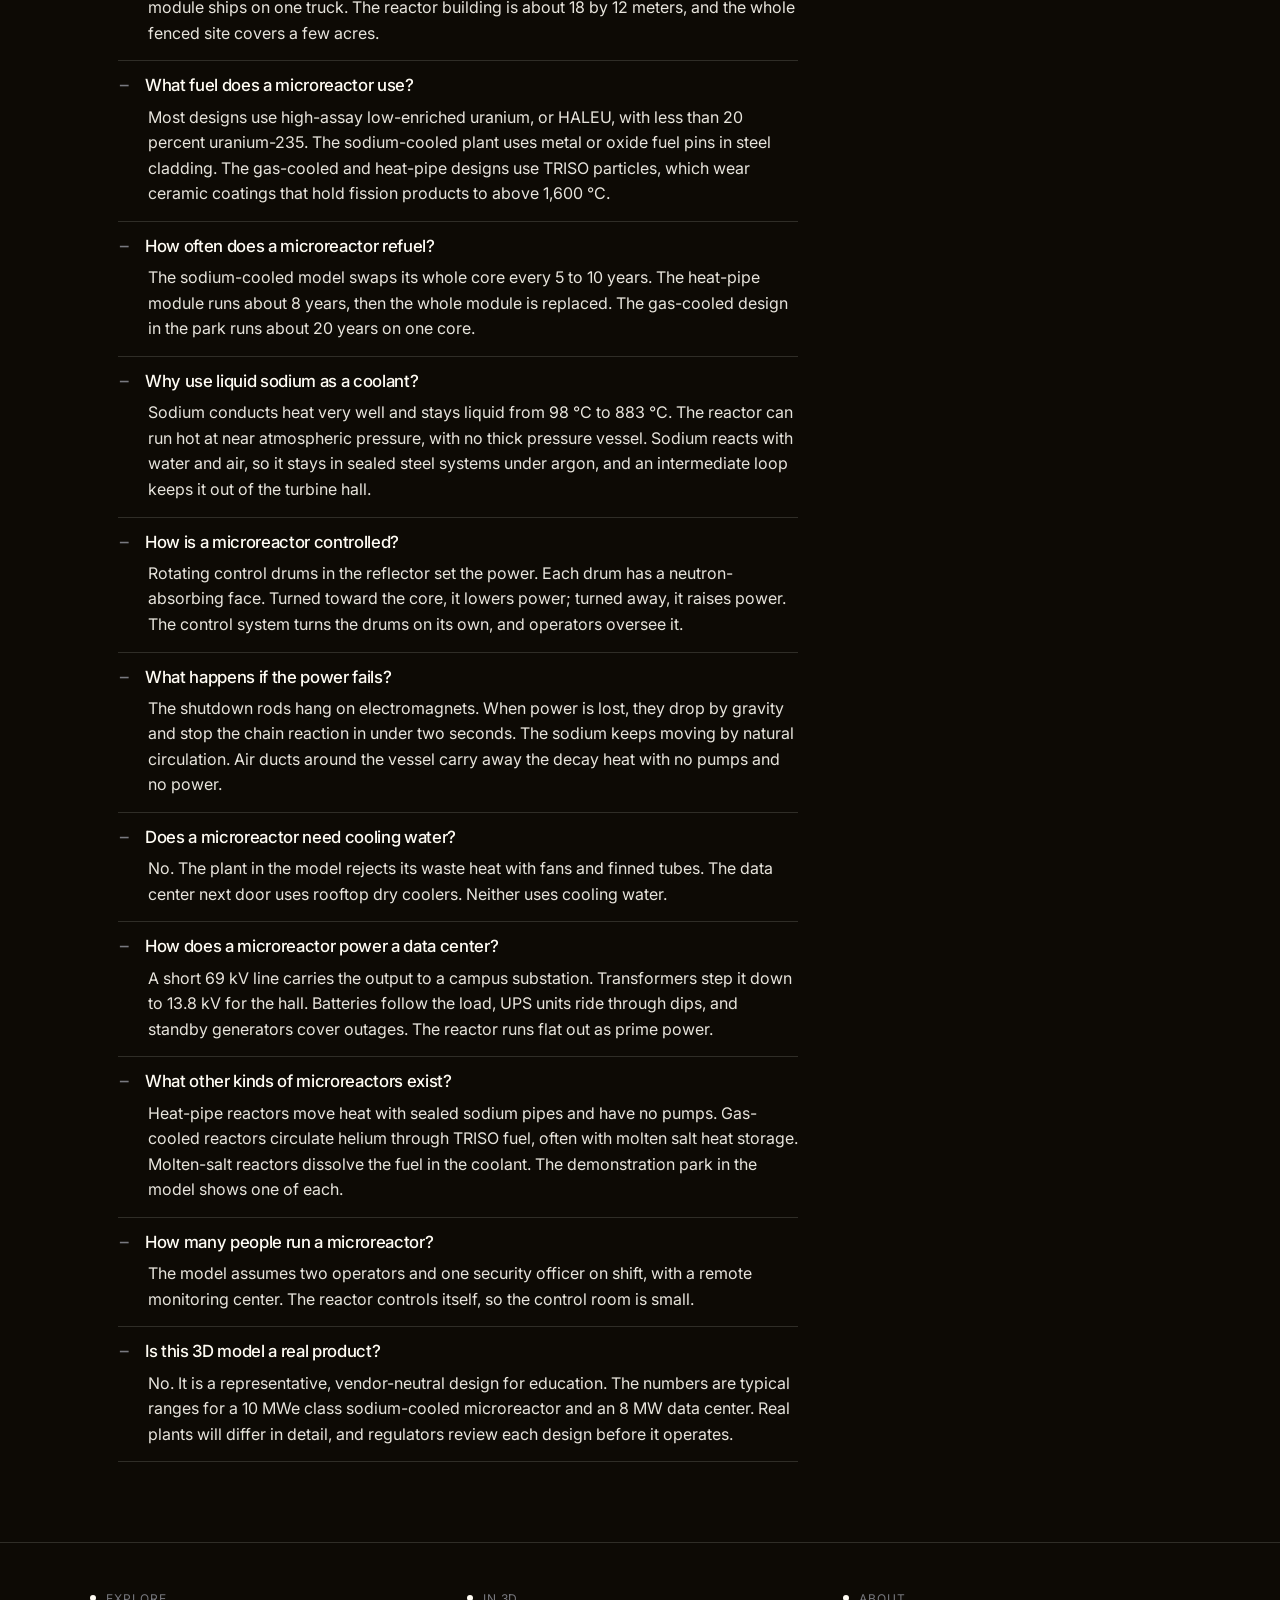
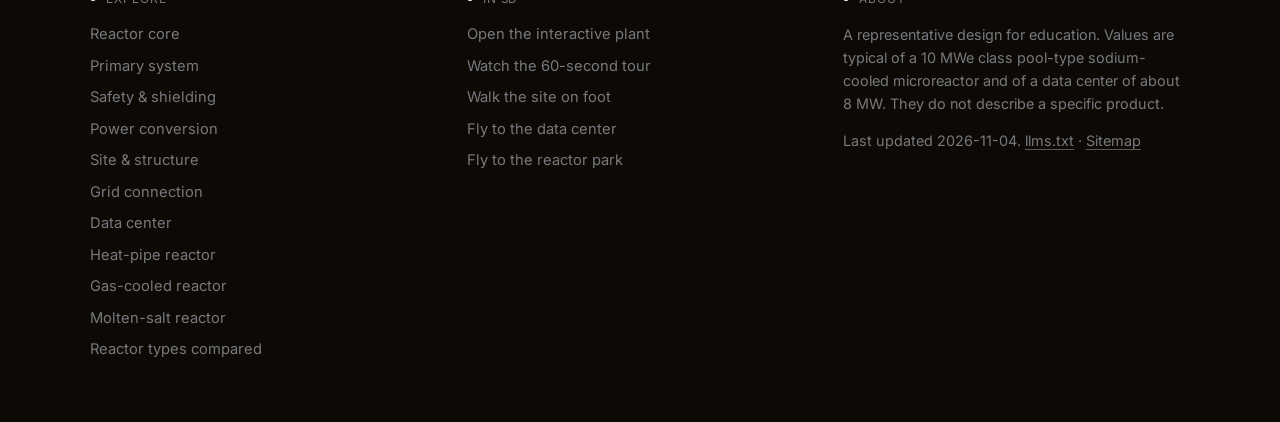
==== commit 211306a9: "SEO pass: titles under 65 characters, meta descriptions at snippet length, one H1 per page, sitemap " ====
--- a/guide/index.html
+++ b/guide/index.html
@@ -3,21 +3,21 @@
 <head>
 <meta charset="utf-8">
 <meta name="viewport" content="width=device-width, initial-scale=1">
-<title>What is a microreactor? | Microreactors.org</title>
-<meta name="description" content="A plain-language guide to microreactors: what they are, how a sodium-cooled 10 MWe plant works, how it powers a data center, how it stays safe, and how heat-pipe, gas-cooled, and molten-salt designs differ.">
+<title>What is a microreactor? A plain guide | Microreactors.org</title>
+<meta name="description" content="A plain-language guide to microreactors: what they are, how a sodium-cooled 10 MWe plant works, how it powers a data center, and how it stays safe.">
 <link rel="canonical" href="https://microreactors.org/guide/">
 <meta name="robots" content="index, follow, max-image-preview:large, max-snippet:-1">
 <meta name="theme-color" content="#0d0a05">
 <meta property="og:type" content="article">
 <meta property="og:site_name" content="Microreactors.org">
 <meta property="og:title" content="What is a microreactor? A plain-language guide">
-<meta property="og:description" content="A plain-language guide to microreactors: what they are, how a sodium-cooled 10 MWe plant works, how it powers a data center, how it stays safe, and how heat-pipe, gas-cooled, and molten-salt designs differ.">
+<meta property="og:description" content="A plain-language guide to microreactors: what they are, how a sodium-cooled 10 MWe plant works, how it powers a data center, and how it stays safe.">
 <meta property="og:url" content="https://microreactors.org/guide/">
 <meta property="og:image" content="https://microreactors.org/og.png">
 <meta property="og:image:width" content="1200"><meta property="og:image:height" content="630">
 <meta name="twitter:card" content="summary_large_image">
 <meta name="twitter:title" content="What is a microreactor? A plain-language guide">
-<meta name="twitter:description" content="A plain-language guide to microreactors: what they are, how a sodium-cooled 10 MWe plant works, how it powers a data center, how it stays safe, and how heat-pipe, gas-cooled, and molten-salt designs differ.">
+<meta name="twitter:description" content="A plain-language guide to microreactors: what they are, how a sodium-cooled 10 MWe plant works, how it powers a data center, and how it stays safe.">
 <meta name="twitter:image" content="https://microreactors.org/og.png">
 <link rel="icon" href="/favicon.svg" type="image/svg+xml">
 <link rel="apple-touch-icon" href="/icon-192.png">
@@ -25,7 +25,7 @@
 <link rel="preconnect" href="https://fonts.googleapis.com"><link rel="preconnect" href="https://fonts.gstatic.com" crossorigin>
 <link href="https://fonts.googleapis.com/css2?family=Inter:wght@400;500;600&display=swap" rel="stylesheet">
 <link rel="stylesheet" href="/guide.css">
-<script type="application/ld+json">{"@context":"https://schema.org","@type":"TechArticle","headline":"What is a microreactor?","description":"A plain-language guide to microreactors: what they are, how a sodium-cooled 10 MWe plant works, how it powers a data center, how it stays safe, and how heat-pipe, gas-cooled, and molten-salt designs differ.","url":"https://microreactors.org/guide/","inLanguage":"en","dateModified":"2026-11-02","datePublished":"2026-11-01","author":{"@type":"Organization","name":"Microreactors.org","url":"https://microreactors.org/","logo":{"@type":"ImageObject","url":"https://microreactors.org/icon-512.png"}},"publisher":{"@type":"Organization","name":"Microreactors.org","url":"https://microreactors.org/","logo":{"@type":"ImageObject","url":"https://microreactors.org/icon-512.png"}},"image":"https://microreactors.org/og.png","isAccessibleForFree":true,"mainEntityOfPage":"https://microreactors.org/guide/","about":[{"@type":"Thing","name":"Microreactor"},{"@type":"Thing","name":"Sodium-cooled fast reactor"},{"@type":"Thing","name":"Nuclear power for data centers"},{"@type":"Thing","name":"Passive nuclear safety"}]}</script>
+<script type="application/ld+json">{"@context":"https://schema.org","@type":"TechArticle","headline":"What is a microreactor?","description":"A plain-language guide to microreactors: what they are, how a sodium-cooled 10 MWe plant works, how it powers a data center, and how it stays safe.","url":"https://microreactors.org/guide/","inLanguage":"en","dateModified":"2026-11-04","datePublished":"2026-11-01","author":{"@type":"Organization","name":"Microreactors.org","url":"https://microreactors.org/","logo":{"@type":"ImageObject","url":"https://microreactors.org/icon-512.png"}},"publisher":{"@type":"Organization","name":"Microreactors.org","url":"https://microreactors.org/","logo":{"@type":"ImageObject","url":"https://microreactors.org/icon-512.png"}},"image":"https://microreactors.org/og.png","isAccessibleForFree":true,"mainEntityOfPage":"https://microreactors.org/guide/","about":[{"@type":"Thing","name":"Microreactor"},{"@type":"Thing","name":"Sodium-cooled fast reactor"},{"@type":"Thing","name":"Nuclear power for data centers"},{"@type":"Thing","name":"Passive nuclear safety"}]}</script>
 <script type="application/ld+json">{"@context":"https://schema.org","@type":"FAQPage","mainEntity":[{"@type":"Question","name":"What is a microreactor?","acceptedAnswer":{"@type":"Answer","text":"A microreactor is a small nuclear reactor that makes up to about 20 megawatts of electricity. A factory builds it as one module, and a truck can deliver it. Most designs run for years without refueling and use passive safety systems."}},{"@type":"Question","name":"How much power does a microreactor make?","acceptedAnswer":{"@type":"Answer","text":"Between about 1 and 20 megawatts of electricity. The plant in this model makes 10 megawatts electric from 30 megawatts of heat. That is enough for about 8,000 homes, or for one data hall of about 8 megawatts of IT load."}},{"@type":"Question","name":"How big is a microreactor?","acceptedAnswer":{"@type":"Answer","text":"The reactor vessel in the model is about 5.5 meters tall and 2.4 meters across. The module ships on one truck. The reactor building is about 18 by 12 meters, and the whole fenced site covers a few acres."}},{"@type":"Question","name":"What fuel does a microreactor use?","acceptedAnswer":{"@type":"Answer","text":"Most designs use high-assay low-enriched uranium, or HALEU, with less than 20 percent uranium-235. The sodium-cooled plant uses metal or oxide fuel pins in steel cladding. The gas-cooled and heat-pipe designs use TRISO particles, which wear ceramic coatings that hold fission products to above 1,600 °C."}},{"@type":"Question","name":"How often does a microreactor refuel?","acceptedAnswer":{"@type":"Answer","text":"The sodium-cooled model swaps its whole core every 5 to 10 years. The heat-pipe module runs about 8 years, then the whole module is replaced. The gas-cooled design in the park runs about 20 years on one core."}},{"@type":"Question","name":"Why use liquid sodium as a coolant?","acceptedAnswer":{"@type":"Answer","text":"Sodium conducts heat very well and stays liquid from 98 °C to 883 °C. The reactor can run hot at near atmospheric pressure, with no thick pressure vessel. Sodium reacts with water and air, so it stays in sealed steel systems under argon, and an intermediate loop keeps it out of the turbine hall."}},{"@type":"Question","name":"How is a microreactor controlled?","acceptedAnswer":{"@type":"Answer","text":"Rotating control drums in the reflector set the power. Each drum has a neutron-absorbing face. Turned toward the core, it lowers power; turned away, it raises power. The control system turns the drums on its own, and operators oversee it."}},{"@type":"Question","name":"What happens if the power fails?","acceptedAnswer":{"@type":"Answer","text":"The shutdown rods hang on electromagnets. When power is lost, they drop by gravity and stop the chain reaction in under two seconds. The sodium keeps moving by natural circulation. Air ducts around the vessel carry away the decay heat with no pumps and no power."}},{"@type":"Question","name":"Does a microreactor need cooling water?","acceptedAnswer":{"@type":"Answer","text":"No. The plant in the model rejects its waste heat with fans and finned tubes. The data center next door uses rooftop dry coolers. Neither uses cooling water."}},{"@type":"Question","name":"How does a microreactor power a data center?","acceptedAnswer":{"@type":"Answer","text":"A short 69 kV line carries the output to a campus substation. Transformers step it down to 13.8 kV for the hall. Batteries follow the load, UPS units ride through dips, and standby generators cover outages. The reactor runs flat out as prime power."}},{"@type":"Question","name":"What other kinds of microreactors exist?","acceptedAnswer":{"@type":"Answer","text":"Heat-pipe reactors move heat with sealed sodium pipes and have no pumps. Gas-cooled reactors circulate helium through TRISO fuel, often with molten salt heat storage. Molten-salt reactors dissolve the fuel in the coolant. The demonstration park in the model shows one of each."}},{"@type":"Question","name":"How many people run a microreactor?","acceptedAnswer":{"@type":"Answer","text":"The model assumes two operators and one security officer on shift, with a remote monitoring center. The reactor controls itself, so the control room is small."}},{"@type":"Question","name":"Is this 3D model a real product?","acceptedAnswer":{"@type":"Answer","text":"No. It is a representative, vendor-neutral design for education. The numbers are typical ranges for a 10 MWe class sodium-cooled microreactor and an 8 MW data center. Real plants will differ in detail, and regulators review each design before it operates."}}]}</script>
 <script type="application/ld+json">{"@context":"https://schema.org","@type":"WebSite","name":"Microreactors.org","url":"https://microreactors.org/","description":"How microreactors work, in interactive 3D","publisher":{"@type":"Organization","name":"Microreactors.org","url":"https://microreactors.org/","logo":{"@type":"ImageObject","url":"https://microreactors.org/icon-512.png"}}}</script>
 <script type="application/ld+json">{"@context":"https://schema.org","@type":"BreadcrumbList","itemListElement":[{"@type":"ListItem","position":1,"name":"Home","item":"https://microreactors.org/"},{"@type":"ListItem","position":2,"name":"Guide","item":"https://microreactors.org/guide/"}]}</script>
@@ -35,13 +35,13 @@
 <main class="gmain">
 <ol class="crumbs"><li><a href="/">Home</a></li><li aria-current="page">Guide</li></ol>
 
-<header class="hero"><div class="eyebrow"><span class="dot"></span>Guide · plain language</div><h1>What is a microreactor?</h1><p class="lead">A plain-language guide to microreactors: what they are, how a sodium-cooled 10 MWe plant works, how it powers a data center, how it stays safe, and how heat-pipe, gas-cooled, and molten-salt designs differ.</p>
+<header class="hero"><div class="eyebrow"><span class="dot"></span>Guide · plain language</div><h1>What is a microreactor?</h1><p class="lead">A plain-language guide to microreactors: what they are, how a sodium-cooled 10 MWe plant works, how it powers a data center, and how it stays safe.</p>
 <p class="actions"><a class="btn" href="/">Open the 3D model</a><a class="btn ghost" href="/#intro">Watch the 60-second tour</a></p></header>
 <section class="prose" id="the-short-answer"><h2>The short answer</h2><p>A microreactor is a small nuclear power plant. It makes up to about 20 megawatts of electricity, or about 50 megawatts of heat. A factory builds the reactor as one module. A truck, a train, or a ship delivers it to the site.</p><p>The size changes how nuclear power gets built. A large plant takes a decade and a city-sized construction site. A microreactor arrives nearly complete, and the site work takes months. The plant can then sit next to the load it serves: a data center, a mine, a remote town, a military base, or a factory that needs heat.</p><p>Most designs run for years without refueling. Many use high-assay low-enriched uranium, called HALEU, which holds between 5 and 20 percent uranium-235. The small core and the long fuel life let one or two operators oversee the plant, with a remote center watching too.</p></section><section class="prose" id="how-the-plant-in-the-3d-model-works"><h2>How the plant in the 3D model works</h2><p>The model shows a representative sodium-cooled, pool-type microreactor of about 10 megawatts electric and 30 megawatts thermal. Sixty-one hexagonal fuel assemblies sit in a compact core about 1.2 meters across. A reflector ring around the core bounces neutrons back in, so a small core can sustain the chain reaction.</p><p>Twelve control drums sit inside the reflector. Each drum has a neutron-absorbing face. Turned toward the core, the drum lowers power. Turned away, it raises power. Three shutdown rods hang above the core on electromagnets. If the magnets lose power, the rods drop by gravity and stop the reaction in under two seconds.</p><p>Liquid sodium fills the reactor vessel. It enters the core at about 400 °C and leaves at about 550 °C. Sodium boils at 883 °C, so the vessel runs at near atmospheric pressure. Two electromagnetic pumps move the sodium with magnetic fields and no moving parts. If they stop, natural circulation keeps the sodium moving.</p><p>Two intermediate heat exchangers pass the heat to a clean intermediate loop. That loop leaves the reactor vault and feeds the power conversion unit. A supercritical carbon dioxide turbine spins a generator and makes about 10 megawatts. Fans blow air across finned tubes to reject the waste heat. The plant uses no cooling water.</p><p>The whole reactor module ships on one steel skid. A heavy-haul trailer brings it from the factory. A bridge crane lifts it into a concrete shield silo inside the reactor building. The silo gives radiation shielding, seismic protection, and a final barrier for sodium.</p><p class="actions"><a class="tlink" href="/guide/reactor-core/">Reactor core →</a><a class="tlink" href="/guide/sodium-primary-system/">Primary system →</a><a class="tlink" href="/guide/power-conversion/">Power conversion →</a></p></section><section class="prose" id="how-it-stays-safe"><h2>How it stays safe</h2><p>The design relies on physics rather than on pumps, valves, or operators. The sodium pool is large, so it absorbs heat slowly. After shutdown, the fuel still makes a few percent of full power. Air ducts around the guard vessel let natural convection carry that heat up a chimney. This system has no pumps and no power supply, and it is always on.</p><p>A second steel vessel, the guard vessel, surrounds the reactor vessel with a small argon-filled gap. If the inner vessel leaks, the guard vessel catches the sodium and keeps the core covered. Thick concrete and borated steel around the vessel absorb neutrons and gamma rays, so workers can approach the building while the reactor runs.</p><p>Sodium reacts with water and air, so it stays inside sealed steel systems under an argon cover gas. The intermediate loop keeps radioactive sodium inside the reactor vault. Only clean fluid reaches the turbine hall.</p></section><section class="prose" id="how-it-powers-a-data-center"><h2>How it powers a data center</h2><p>A short 69 kV line on steel poles carries the plant output to a campus substation. Two transformers step the voltage down to 13.8 kV and feed the data hall through an underground duct bank. The hall holds about 320 racks and draws about 8 megawatts of IT load, plus cooling and losses.</p><p>The reactor runs flat out all the time. Battery containers absorb or supply the difference as the load moves, and they can black-start the campus. UPS units ride through short dips. Two standby diesel generators cover the hall if the reactor or the line is out. With the reactor as prime power, they run only for tests.</p><p>Rooftop dry coolers reject the heat the servers make. Like the reactor, the data center uses no cooling water.</p></section><section class="prose" id="other-kinds-of-microreactors"><h2>Other kinds of microreactors</h2><p>Not every microreactor uses liquid sodium in a pool. The demonstration park down the road shows three other designs at a basic level. A heat-pipe reactor has no pumps and no coolant loop at all. Sealed sodium heat pipes carry heat out of a solid core block. A gas-cooled reactor circulates helium through TRISO fuel, and this one stores heat in molten salt tanks like a thermal battery. A molten-salt reactor dissolves the fuel in the coolant itself and drains it to a safe tank if power fails.</p><p>Each design trades one set of engineering problems for another. The reactor types page compares them side by side.</p><p class="actions"><a class="tlink" href="/guide/reactor-types/">Compare the four reactor types →</a></p></section><section class="prose" id="about-this-model"><h2>About this model</h2><p>The 3D plant is a representative design for education. It does not describe a specific company or product. The values are typical of a 10 MWe class pool-type sodium-cooled microreactor and of a data center of about 8 MW. Regulators review every real design before it can operate, and real plants will differ in detail.</p><p>You can cut the model open, explode it, search every part, run the start-up sequence, change the physics live, and walk the site on foot. The written guide lists every labeled component with its role and typical specifications.</p></section>
 <section class="toc" id="systems"><h2>Every system in the model</h2><p>Each page lists the parts of one system with its role and typical specifications, and links to the same part in 3D.</p><ul class="tocList"><li><a href="/guide/reactor-core/"><b>Reactor core</b><span>6 parts</span></a></li><li><a href="/guide/sodium-primary-system/"><b>Primary system</b><span>6 parts</span></a></li><li><a href="/guide/safety-and-shielding/"><b>Safety &amp; shielding</b><span>3 parts</span></a></li><li><a href="/guide/power-conversion/"><b>Power conversion</b><span>3 parts</span></a></li><li><a href="/guide/site-and-buildings/"><b>Site &amp; structure</b><span>6 parts</span></a></li><li><a href="/guide/grid-connection/"><b>Grid connection</b><span>3 parts</span></a></li><li><a href="/guide/data-center/"><b>Data center</b><span>6 parts</span></a></li><li><a href="/guide/heat-pipe-microreactor/"><b>Heat-pipe reactor</b><span>6 parts</span></a></li><li><a href="/guide/gas-cooled-microreactor/"><b>Gas-cooled reactor</b><span>6 parts</span></a></li><li><a href="/guide/molten-salt-microreactor/"><b>Molten-salt reactor</b><span>6 parts</span></a></li><li><a href="/guide/reactor-types/"><b>Reactor types compared</b><span>4 designs</span></a></li></ul></section>
 <section class="script" id="tour"><h2>The 60-second tour, in words</h2><p>The site opens with a short camera flight over the plant, the data center, and the town. These are its ten captions.</p><ol><li><b>What is a microreactor?</b> A nuclear power plant small enough to build in a factory and deliver on a truck.</li><li><b>Ten megawatts of electricity</b> That is enough for about 8,000 homes, or for one data hall.</li><li><b>One module, one truck</b> The reactor sits in a steel vessel inside a concrete silo. The whole module arrives on one truck.</li><li><b>Fuel pins and control drums</b> Uranium fuel pins heat up. Twelve rotating drums set the power level.</li><li><b>Liquid sodium carries the heat</b> Sodium moves heat out of the core. It stays liquid without pressure.</li><li><b>Heat becomes electricity</b> A turbine turns the heat into power. Fans reject the waste heat, so the plant needs no cooling water.</li><li><b>A data center next door</b> A short line carries the power to the data hall. Batteries and generators keep the servers up.</li><li><b>It shuts itself down</b> Rods drop by gravity and stop the reaction. Air alone carries away the leftover heat.</li><li><b>Heat pipes, helium, and molten salt</b> Other microreactors use different coolants. Three of them stand in the park down the road.</li><li><b>Now it is yours</b> Cut it open. Run the physics. Walk the site.</li></ol><p class="actions"><a class="tlink" href="/#intro">Play the tour →</a></p></section>
 <section class="faq" id="faq"><h2>Frequently asked questions</h2><details open><summary><h3>What is a microreactor?</h3></summary><p>A microreactor is a small nuclear reactor that makes up to about 20 megawatts of electricity. A factory builds it as one module, and a truck can deliver it. Most designs run for years without refueling and use passive safety systems.</p></details><details open><summary><h3>How much power does a microreactor make?</h3></summary><p>Between about 1 and 20 megawatts of electricity. The plant in this model makes 10 megawatts electric from 30 megawatts of heat. That is enough for about 8,000 homes, or for one data hall of about 8 megawatts of IT load.</p></details><details open><summary><h3>How big is a microreactor?</h3></summary><p>The reactor vessel in the model is about 5.5 meters tall and 2.4 meters across. The module ships on one truck. The reactor building is about 18 by 12 meters, and the whole fenced site covers a few acres.</p></details><details open><summary><h3>What fuel does a microreactor use?</h3></summary><p>Most designs use high-assay low-enriched uranium, or HALEU, with less than 20 percent uranium-235. The sodium-cooled plant uses metal or oxide fuel pins in steel cladding. The gas-cooled and heat-pipe designs use TRISO particles, which wear ceramic coatings that hold fission products to above 1,600 °C.</p></details><details open><summary><h3>How often does a microreactor refuel?</h3></summary><p>The sodium-cooled model swaps its whole core every 5 to 10 years. The heat-pipe module runs about 8 years, then the whole module is replaced. The gas-cooled design in the park runs about 20 years on one core.</p></details><details open><summary><h3>Why use liquid sodium as a coolant?</h3></summary><p>Sodium conducts heat very well and stays liquid from 98 °C to 883 °C. The reactor can run hot at near atmospheric pressure, with no thick pressure vessel. Sodium reacts with water and air, so it stays in sealed steel systems under argon, and an intermediate loop keeps it out of the turbine hall.</p></details><details open><summary><h3>How is a microreactor controlled?</h3></summary><p>Rotating control drums in the reflector set the power. Each drum has a neutron-absorbing face. Turned toward the core, it lowers power; turned away, it raises power. The control system turns the drums on its own, and operators oversee it.</p></details><details open><summary><h3>What happens if the power fails?</h3></summary><p>The shutdown rods hang on electromagnets. When power is lost, they drop by gravity and stop the chain reaction in under two seconds. The sodium keeps moving by natural circulation. Air ducts around the vessel carry away the decay heat with no pumps and no power.</p></details><details open><summary><h3>Does a microreactor need cooling water?</h3></summary><p>No. The plant in the model rejects its waste heat with fans and finned tubes. The data center next door uses rooftop dry coolers. Neither uses cooling water.</p></details><details open><summary><h3>How does a microreactor power a data center?</h3></summary><p>A short 69 kV line carries the output to a campus substation. Transformers step it down to 13.8 kV for the hall. Batteries follow the load, UPS units ride through dips, and standby generators cover outages. The reactor runs flat out as prime power.</p></details><details open><summary><h3>What other kinds of microreactors exist?</h3></summary><p>Heat-pipe reactors move heat with sealed sodium pipes and have no pumps. Gas-cooled reactors circulate helium through TRISO fuel, often with molten salt heat storage. Molten-salt reactors dissolve the fuel in the coolant. The demonstration park in the model shows one of each.</p></details><details open><summary><h3>How many people run a microreactor?</h3></summary><p>The model assumes two operators and one security officer on shift, with a remote monitoring center. The reactor controls itself, so the control room is small.</p></details><details open><summary><h3>Is this 3D model a real product?</h3></summary><p>No. It is a representative, vendor-neutral design for education. The numbers are typical ranges for a 10 MWe class sodium-cooled microreactor and an 8 MW data center. Real plants will differ in detail, and regulators review each design before it operates.</p></details></section>
 </main>
-<footer class="gfoot"><div class="fgrid"><div><div class="eyebrow"><span class="dot"></span>Explore</div><ul><li><a href="/guide/reactor-core/">Reactor core</a></li><li><a href="/guide/sodium-primary-system/">Primary system</a></li><li><a href="/guide/safety-and-shielding/">Safety &amp; shielding</a></li><li><a href="/guide/power-conversion/">Power conversion</a></li><li><a href="/guide/site-and-buildings/">Site &amp; structure</a></li><li><a href="/guide/grid-connection/">Grid connection</a></li><li><a href="/guide/data-center/">Data center</a></li><li><a href="/guide/heat-pipe-microreactor/">Heat-pipe reactor</a></li><li><a href="/guide/gas-cooled-microreactor/">Gas-cooled reactor</a></li><li><a href="/guide/molten-salt-microreactor/">Molten-salt reactor</a></li><li><a href="/guide/reactor-types/">Reactor types compared</a></li></ul></div><div><div class="eyebrow"><span class="dot"></span>In 3D</div><ul><li><a href="/">Open the interactive plant</a></li><li><a href="/#intro">Watch the 60-second tour</a></li><li><a href="/#walk">Walk the site on foot</a></li><li><a href="/#view-datacenter">Fly to the data center</a></li><li><a href="/#view-park">Fly to the reactor park</a></li></ul></div><div><div class="eyebrow"><span class="dot"></span>About</div><p>A representative design for education. Values are typical of a 10 MWe class pool-type sodium-cooled microreactor and of a data center of about 8 MW. They do not describe a specific product.</p><p>Last updated 2026-11-02. <a href="/llms.txt">llms.txt</a> · <a href="/sitemap.xml">Sitemap</a></p></div></div></footer>
+<footer class="gfoot"><div class="fgrid"><div><div class="eyebrow"><span class="dot"></span>Explore</div><ul><li><a href="/guide/reactor-core/">Reactor core</a></li><li><a href="/guide/sodium-primary-system/">Primary system</a></li><li><a href="/guide/safety-and-shielding/">Safety &amp; shielding</a></li><li><a href="/guide/power-conversion/">Power conversion</a></li><li><a href="/guide/site-and-buildings/">Site &amp; structure</a></li><li><a href="/guide/grid-connection/">Grid connection</a></li><li><a href="/guide/data-center/">Data center</a></li><li><a href="/guide/heat-pipe-microreactor/">Heat-pipe reactor</a></li><li><a href="/guide/gas-cooled-microreactor/">Gas-cooled reactor</a></li><li><a href="/guide/molten-salt-microreactor/">Molten-salt reactor</a></li><li><a href="/guide/reactor-types/">Reactor types compared</a></li></ul></div><div><div class="eyebrow"><span class="dot"></span>In 3D</div><ul><li><a href="/">Open the interactive plant</a></li><li><a href="/#intro">Watch the 60-second tour</a></li><li><a href="/#walk">Walk the site on foot</a></li><li><a href="/#view-datacenter">Fly to the data center</a></li><li><a href="/#view-park">Fly to the reactor park</a></li></ul></div><div><div class="eyebrow"><span class="dot"></span>About</div><p>A representative design for education. Values are typical of a 10 MWe class pool-type sodium-cooled microreactor and of a data center of about 8 MW. They do not describe a specific product.</p><p>Last updated 2026-11-04. <a href="/llms.txt">llms.txt</a> · <a href="/sitemap.xml">Sitemap</a></p></div></div></footer>
 </body>
 </html>
